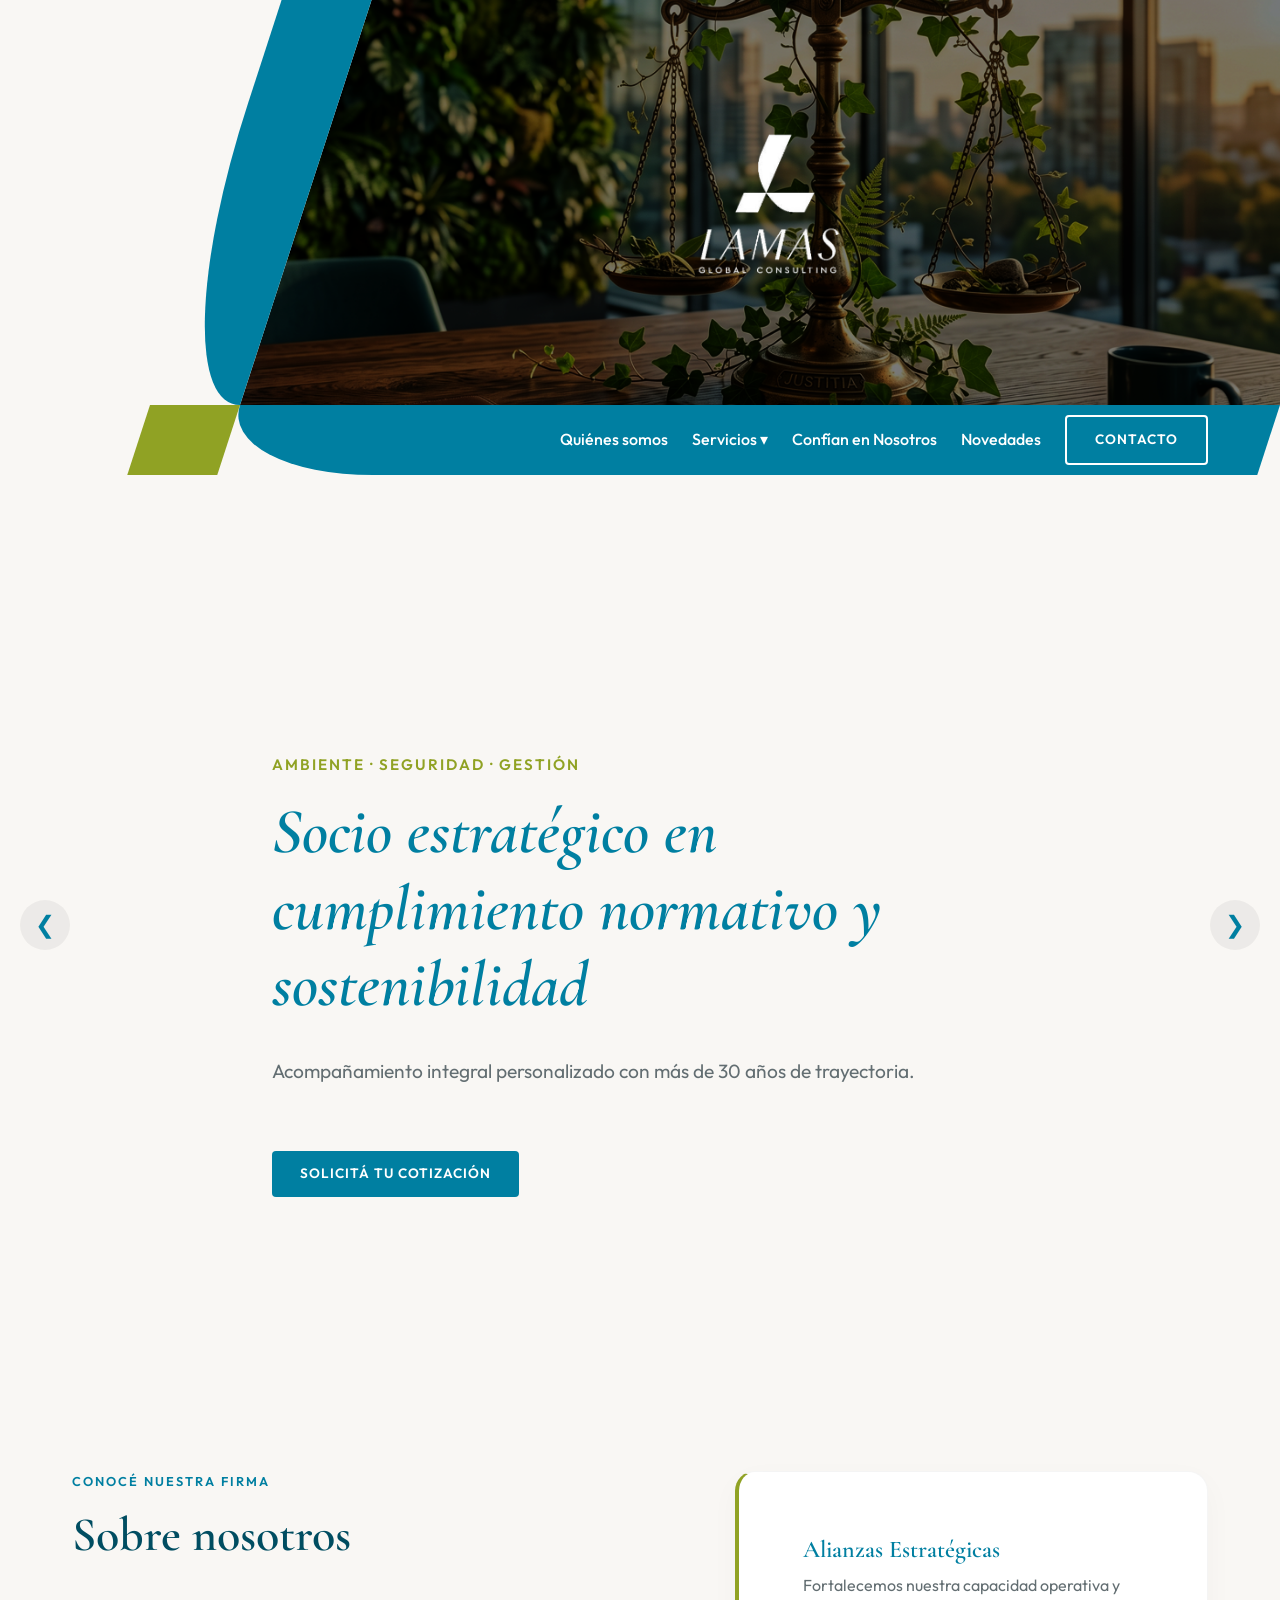
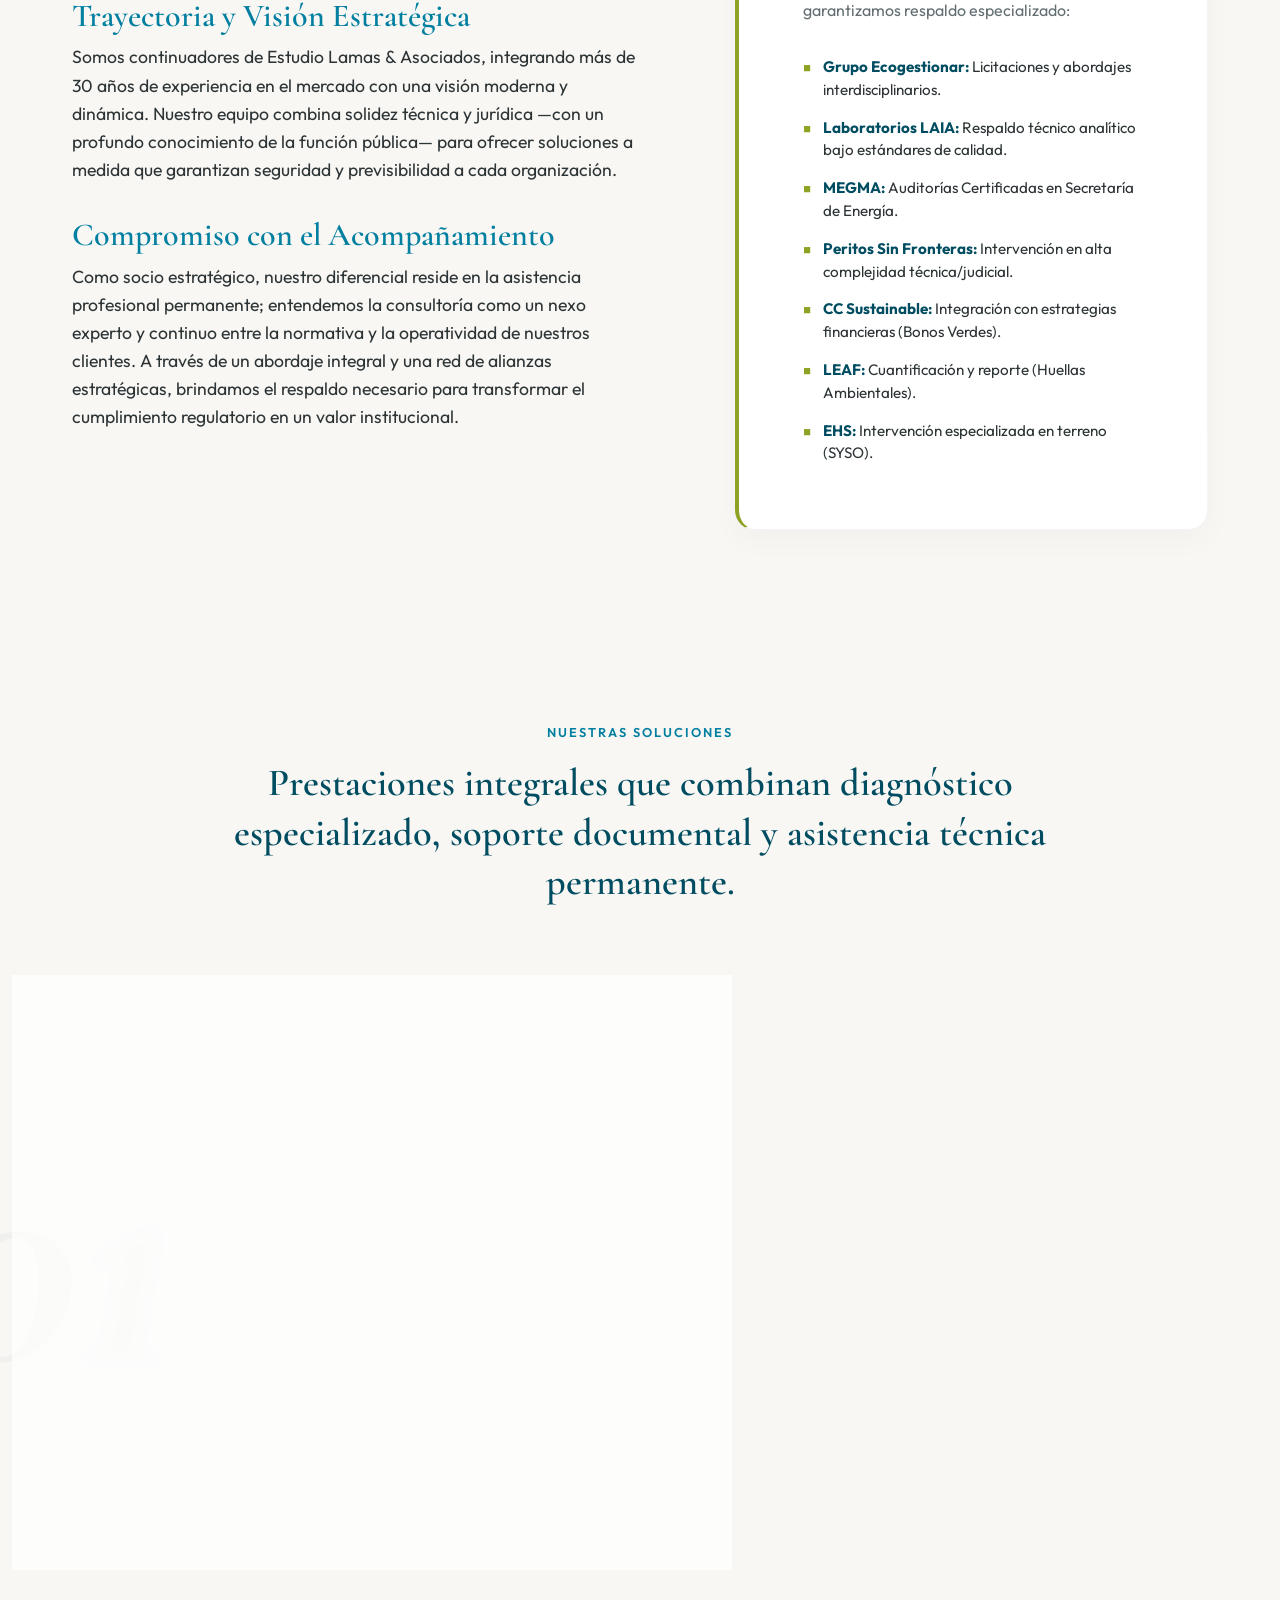
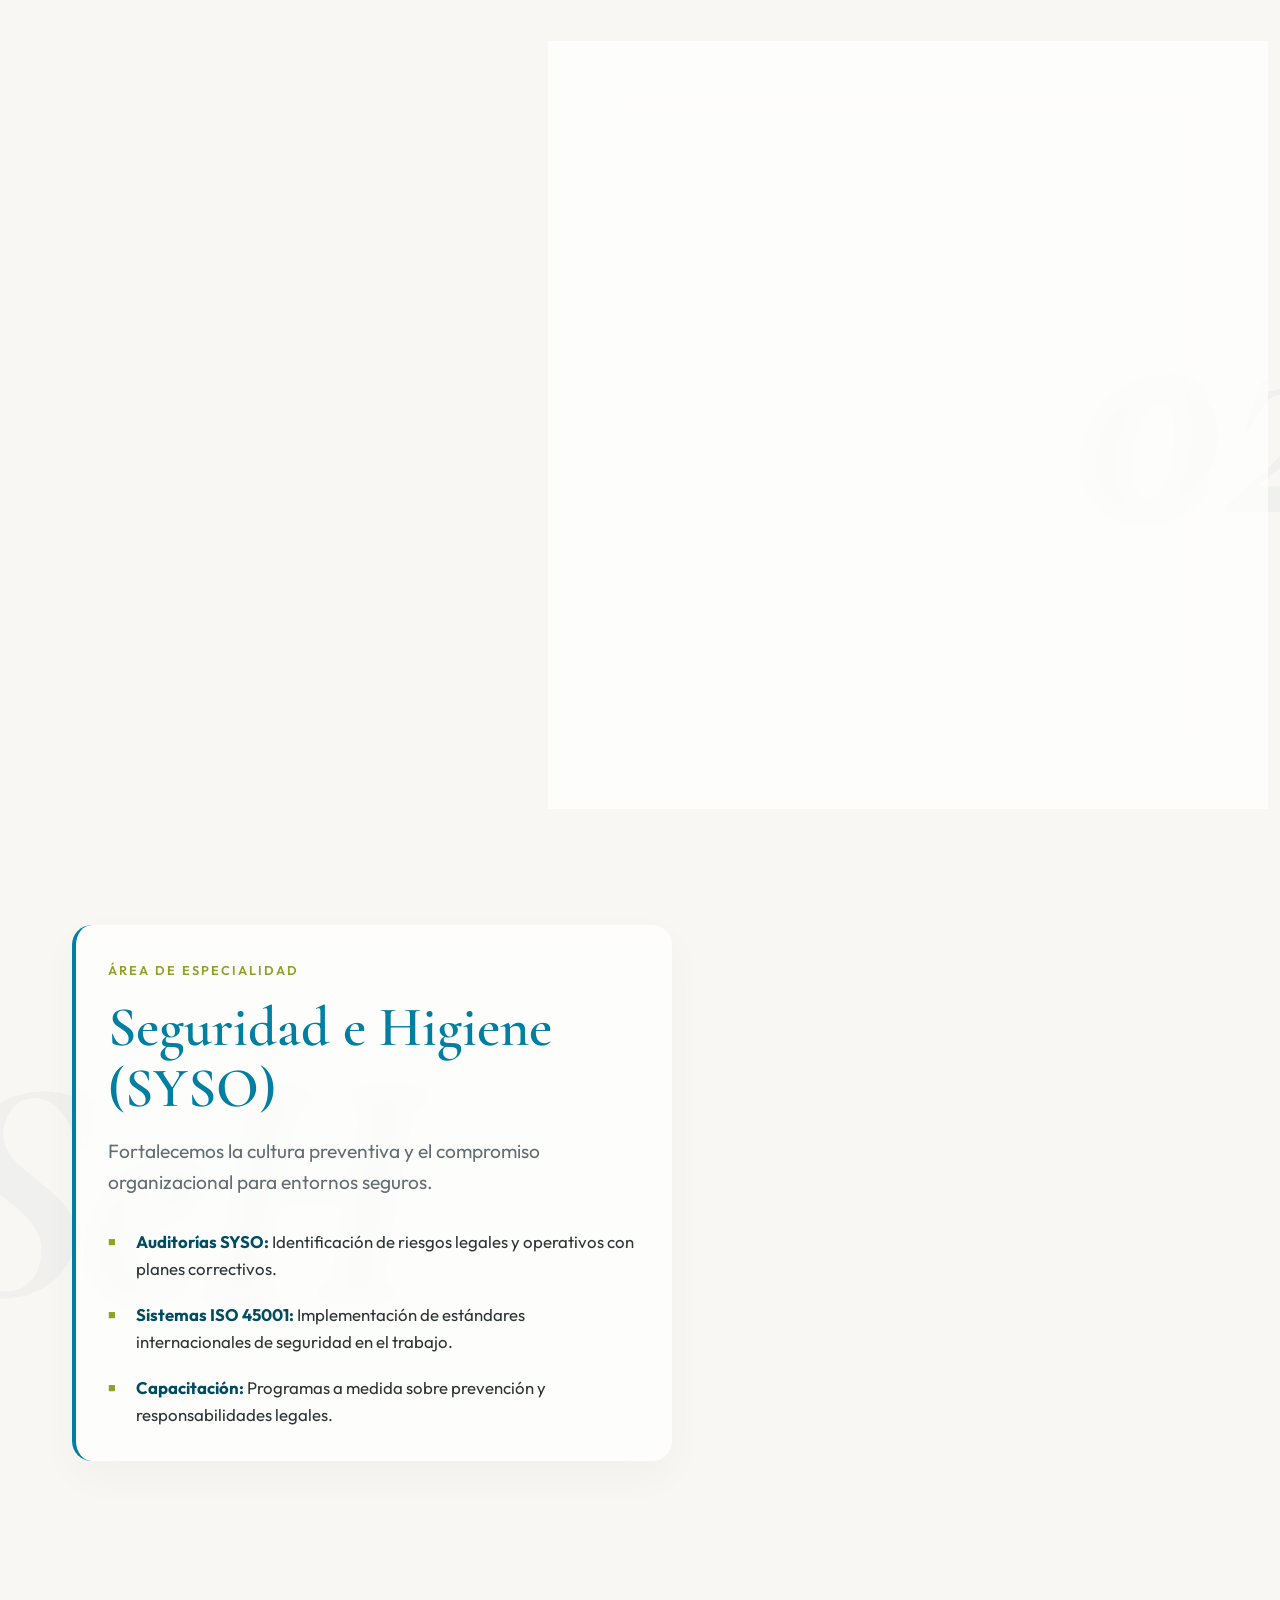
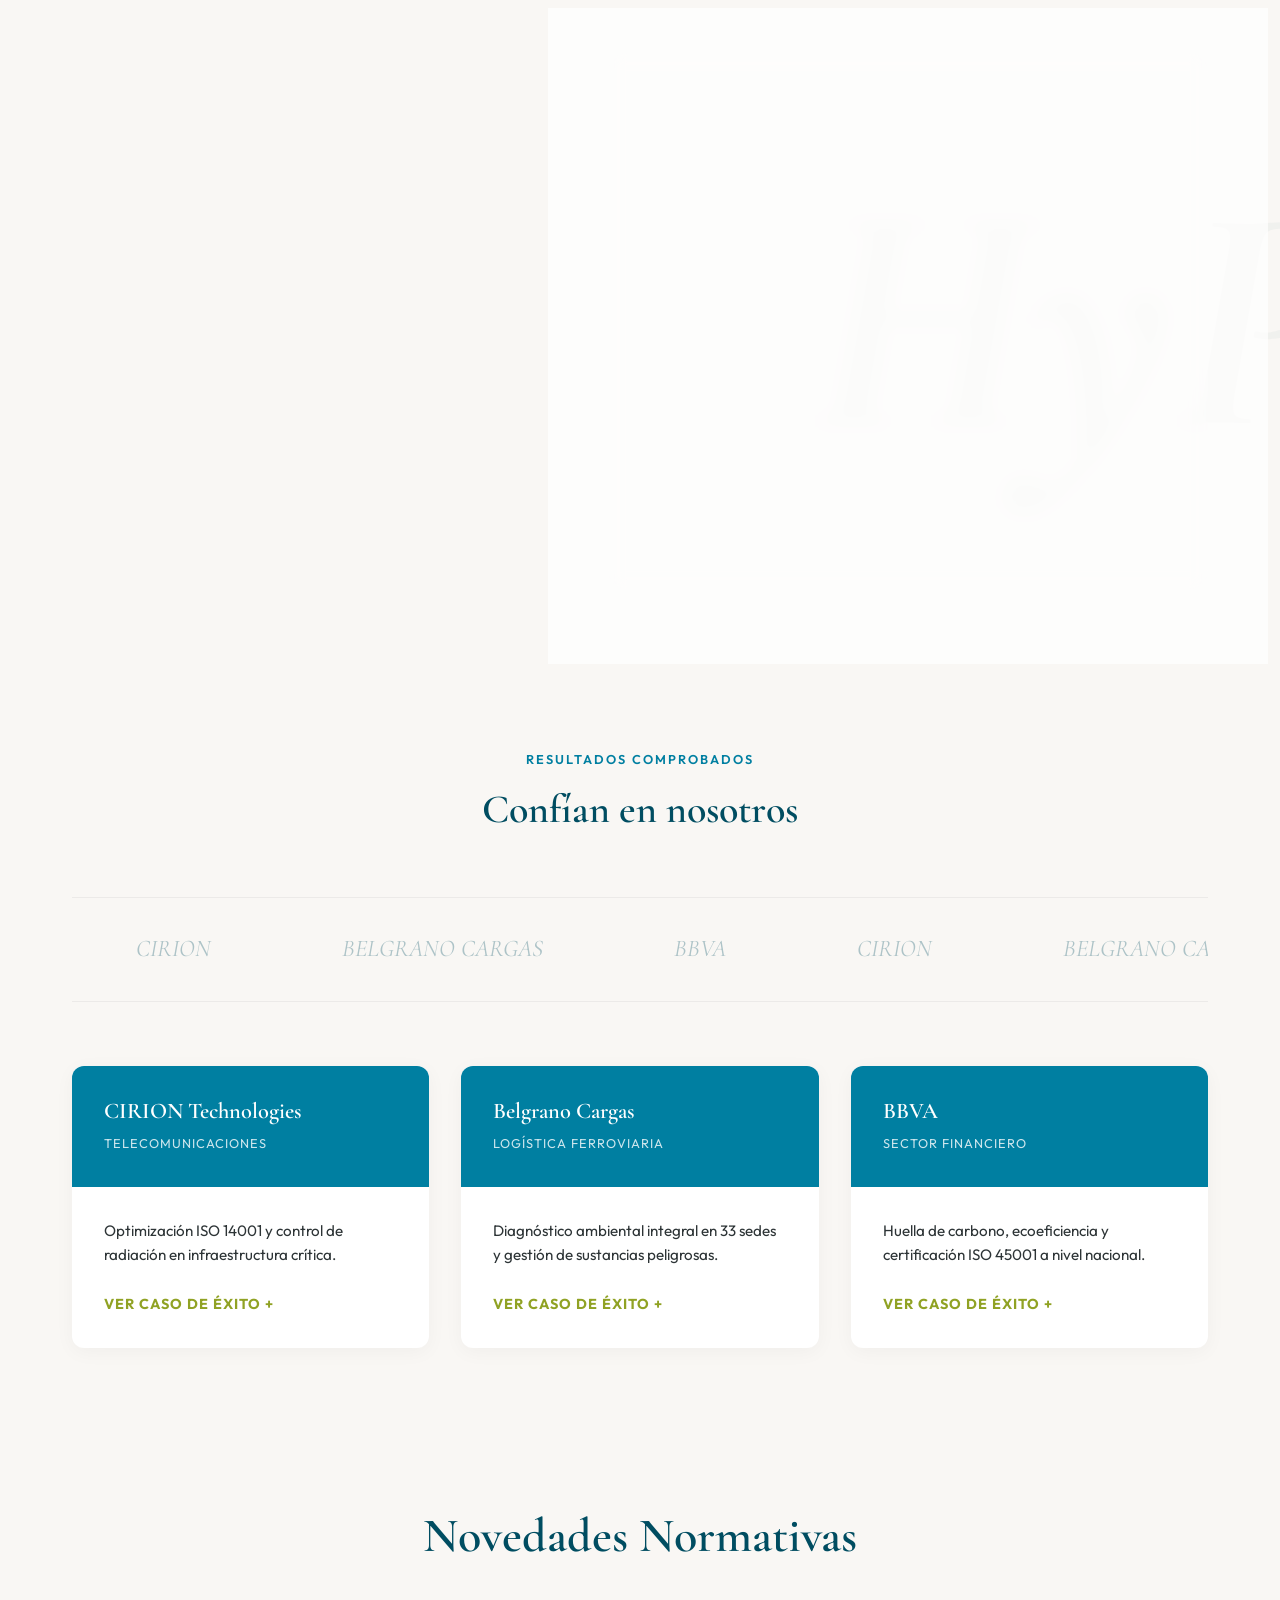
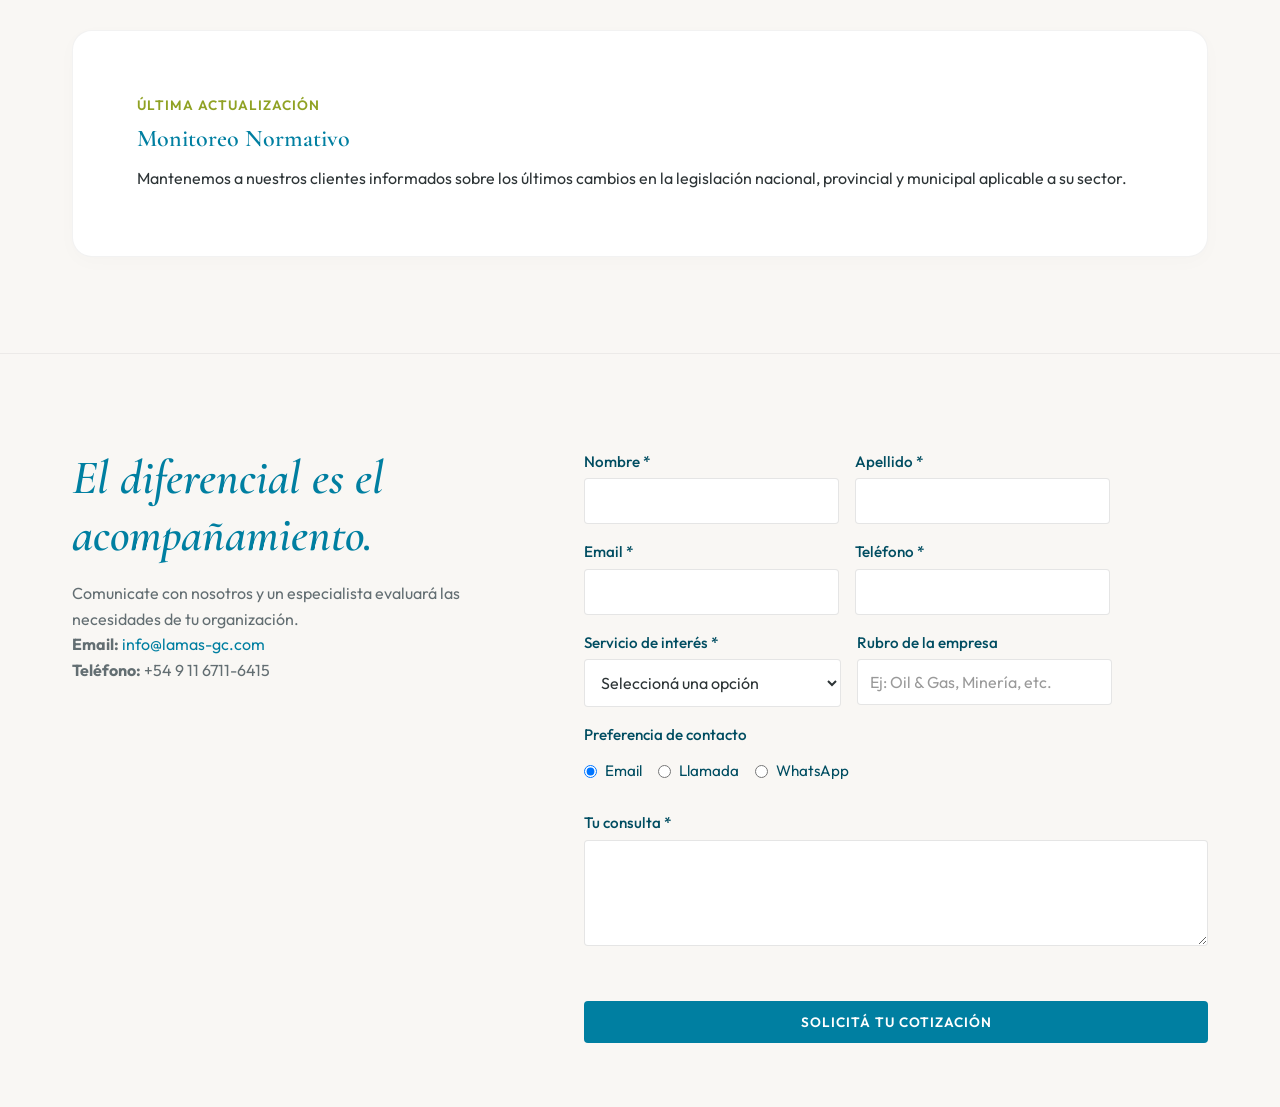
==== lgc_web_2/index.html @ 1d937d22 "nueva versión" ====
<!DOCTYPE html>
<html lang="es-AR">
<head>
    <meta charset="UTF-8">
    <meta name="viewport" content="width=device-width, initial-scale=1.0">
    <meta name="description" content="Lamas Global Consulting. Soluciones ambientales, legales y de gestión a la medida de cada organización.">
    <title>LGC | Ambiente, Seguridad Ocupacional y Gestión</title>
    
    <link rel="preconnect" href="https://fonts.googleapis.com">
    <link rel="preconnect" href="https://fonts.gstatic.com" crossorigin>
    <link href="https://fonts.googleapis.com/css2?family=Cormorant+Garamond:ital,wght@0,400;0,600;0,700;1,400;1,600&family=Outfit:wght@300;400;500;600&display=swap" rel="stylesheet">
    
    <link rel="stylesheet" href="assets/css/variables.css">
    <link rel="stylesheet" href="assets/css/style.css">
</head>
<body>

    <section class="lamas-hero-compo">
        <div class="brand-white-left"></div>
        <div class="brand-asta-blue"></div>
        <div class="hero-image-bg">
            <div class="hero-overlay"></div> <img src="assets/img/logos/logo_lgc_blanco.png" alt="LAMAS Logo" class="centered-logo">
        </div>
    </section>

    <header class="header" id="header">
        <div class="header-blue-body"></div>
        <div class="container nav-container">
            <a href="#inicio" class="logo">
                <img src="assets/img/logos/logo_lgc2.png" alt="Lamas Global Consulting" class="logo-img">
            </a>
            <nav class="navbar">
                <ul class="nav-links">
                    <li><a href="#quienes-somos">Quiénes somos</a></li>
                    
                    <li class="dropdown">
                        <a href="#servicios" class="dropdown-toggle">Servicios ▾</a>
                        <ul class="dropdown-menu">
                            <li><a href="#srv-matrices">Matrices Legales</a></li>
                            <li><a href="#srv-ambiente">Ambiente</a></li>
                            <li><a href="#srv-seguridad">Seguridad e Higiene</a></li>
                            <li><a href="#srv-habilitaciones">Habilitaciones</a></li>
                        </ul>
                    </li>
                    
                    <li><a href="#casos-exito">Confían en Nosotros</a></li>
                    <li><a href="#novedades">Novedades</a></li>
                    <li><a href="#contacto" class="btn-outline">Contacto</a></li>
                </ul>
            </nav>
        </div>
    </header>

    <main>
        <section id="inicio" class="hero-slider-section">
            <div class="slider-container" id="mainSlider">
                
                <div class="slide active">
                    <div class="container hero-content">
                        <p class="hero-subtitle">Ambiente · Seguridad · Gestión</p>
                        <h1 class="hero-title">Socio estratégico en cumplimiento normativo y sostenibilidad</h1>
                        <p class="hero-text">Acompañamiento integral personalizado con más de 30 años de trayectoria.</p>
                        <div class="slider-actions">
                            <a href="#contacto" class="btn-primary">Solicitá tu cotización</a>
                        </div>
                    </div>
                </div>

                <div class="slide">
                    <div class="container hero-content">
                        <p class="hero-subtitle">Sistemas Online</p>
                        <h1 class="hero-title">Matrices Legales Dinámicas.</h1>
                        <p class="hero-text">Transformamos el cumplimiento normativo en una gestión clara y automatizable con alertas y reportes.</p>
                        <div class="slider-actions">
                            <a href="#contacto" class="btn-primary btn-quote-service" data-servicio="matrices">Solicitá tu cotización</a>
                            <a href="#srv-matrices" class="btn-outline-light">Ver más</a>
                        </div>
                    </div>
                </div>

                <div class="slide">
                    <div class="container hero-content">
                        <p class="hero-subtitle">Sostenibilidad Estratégica</p>
                        <h1 class="hero-title">Gestión Ambiental Integral.</h1>
                        <p class="hero-text">Viabilizamos proyectos equilibrando el desarrollo industrial y la protección del entorno.</p>
                        <div class="slider-actions">
                            <a href="#contacto" class="btn-primary btn-quote-service" data-servicio="ambiente">Solicitá tu cotización</a>
                            <a href="#srv-ambiente" class="btn-outline-light">Ver más</a>
                        </div>
                    </div>
                </div>

                <div class="slide">
                    <div class="container hero-content">
                        <p class="hero-subtitle">Prevención y Control</p>
                        <h1 class="hero-title">Seguridad e Higiene.</h1>
                        <p class="hero-text">Fortalecemos la cultura preventiva y el compromiso organizacional para garantizar entornos seguros.</p>
                        <div class="slider-actions">
                            <a href="#contacto" class="btn-primary btn-quote-service" data-servicio="seguridad">Solicitá tu cotización</a>
                            <a href="#srv-seguridad" class="btn-outline-light">Ver más</a>
                        </div>
                    </div>
                </div>

                <div class="slide">
                    <div class="container hero-content">
                        <p class="hero-subtitle">Operatividad Continua</p>
                        <h1 class="hero-title">Habilitaciones y Permisos.</h1>
                        <p class="hero-text">Garantizamos seguridad jurídica actuando como nexo técnico experto ante las autoridades de aplicación.</p>
                        <div class="slider-actions">
                            <a href="#contacto" class="btn-primary btn-quote-service" data-servicio="habilitaciones">Solicitá tu cotización</a>
                            <a href="#srv-habilitaciones" class="btn-outline-light">Ver más</a>
                        </div>
                    </div>
                </div>

            </div>
            
            <button class="slider-btn prev" aria-label="Anterior">&#10094;</button>
            <button class="slider-btn next" aria-label="Siguiente">&#10095;</button>
            <div class="slider-dots"></div>
        </section>

        <section id="quienes-somos" class="about">
            <div class="container about-grid">
                
                <div class="about-text">
                    <span class="section-tag">Conocé nuestra firma</span>
                    <h2 class="section-title" style="margin-bottom: var(--space-md); text-align: left;">Sobre nosotros</h2>
                    
                    <h3 class="about-subtitle">Trayectoria y Visión Estratégica</h3>
                    <p>Somos continuadores de Estudio Lamas & Asociados, integrando más de 30 años de experiencia en el mercado con una visión moderna y dinámica. Nuestro equipo combina solidez técnica y jurídica —con un profundo conocimiento de la función pública— para ofrecer soluciones a medida que garantizan seguridad y previsibilidad a cada organización.</p>
                    
                    <h3 class="about-subtitle" style="margin-top: var(--space-md);">Compromiso con el Acompañamiento</h3>
                    <p>Como socio estratégico, nuestro diferencial reside en la asistencia profesional permanente; entendemos la consultoría como un nexo experto y continuo entre la normativa y la operatividad de nuestros clientes. A través de un abordaje integral y una red de alianzas estratégicas, brindamos el respaldo necesario para transformar el cumplimiento regulatorio en un valor institucional.</p>
                </div>
                <div class="about-alianzas reveal-up" style="margin-top: 0;">
                    <h3>Alianzas Estratégicas</h3>
                    <p class="text-muted">Fortalecemos nuestra capacidad operativa y garantizamos respaldo especializado:</p>
                    <ul class="alianzas-grid">
                        <li><strong>Grupo Ecogestionar:</strong> Licitaciones y abordajes interdisciplinarios.</li>
                        <li><strong>Laboratorios LAIA:</strong> Respaldo técnico analítico bajo estándares de calidad.</li>
                        <li><strong>MEGMA:</strong> Auditorías Certificadas en Secretaría de Energía.</li>
                        <li><strong>Peritos Sin Fronteras:</strong> Intervención en alta complejidad técnica/judicial.</li>
                        <li><strong>CC Sustainable:</strong> Integración con estrategias financieras (Bonos Verdes).</li>
                        <li><strong>LEAF:</strong> Cuantificación y reporte (Huellas Ambientales).</li>
                        <li><strong>EHS:</strong> Intervención especializada en terreno (SYSO).</li>
                    </ul>
                </div>
            </div>
        </section>

        <section id="servicios" class="services-showcase">
            
            <div class="container services-intro text-center">
                <span class="section-tag">Nuestras Soluciones</span>
                <h2 class="services-main-title">Prestaciones integrales que combinan diagnóstico especializado, soporte documental y asistencia técnica permanente.</h2>
            </div>

            <div id="srv-matrices" class="showcase-block theme-light">
                <div class="showcase-bg-number" aria-hidden="true">01</div>
                <div class="container showcase-grid">
                    <div class="showcase-content reveal-left">
                        <span class="showcase-tag">Área de especialidad</span>
                        <h3 class="showcase-title">Matrices Legales</h3>
                        <p class="showcase-desc">Transformamos el cumplimiento normativo en una gestión clara, dinámica y automatizable.</p>
                        <ul class="showcase-features">
                            <li><strong>Sistemas Online:</strong> Plataforma digital interactiva con alertas de vencimientos y reportes exportables.</li>
                            <li><strong>Asesoramiento Jurídico:</strong> Interpretación normativa aplicada, elaboración de descargos y representación en inspecciones.</li>
                            <li><strong>Abonos de Mantenimiento:</strong> Actualización mensual y seguimiento continuo.</li>
                        </ul>
                    </div>
                </div>
            </div>

            <div id="srv-ambiente" class="showcase-block theme-primary">
                <div class="showcase-bg-number" aria-hidden="true">02</div>
                <div class="container showcase-grid align-right">
                    <div class="showcase-content reveal-right">
                        <span class="showcase-tag">Área de especialidad</span>
                        <h3 class="showcase-title">Ambiente</h3>
                        <p class="showcase-desc">Evaluación y gestión integral para viabilizar proyectos equilibrando desarrollo y protección del entorno.</p>
                        <ul class="showcase-features">
                            <li><strong>Estudios de Impacto Ambiental:</strong> Línea de base, evaluaciones y planes de gestión para radicación.</li>
                            <li><strong>Auditorías Ambientales:</strong> Evaluación de pasivos, Due Diligence y relevamiento con drones.</li>
                            <li><strong>Estrategia y Normativa de Residuos:</strong>  Planificación técnica, gestión documental y trazabilidad legal de corrientes industriales y especiales.</li>
                            <li><strong>Huella de Carbono:</strong> Inventario de emisiones y planes de compensación.</li>
                            <li><strong>Sistemas ISO 14001:</strong> Diseño, implementación y preparación para certificación.</li>
                        </ul>
                    </div>
                </div>
            </div>

            <div id="srv-seguridad" class="showcase-block theme-tostado">
                <div class="showcase-bg-number" aria-hidden="true">SeH</div>
                <div class="container showcase-grid">
                    <div class="showcase-content">
                        <span class="showcase-tag">Área de especialidad</span>
                        <h3 class="showcase-title reveal-left">Seguridad e Higiene (SYSO)</h3>
                        <p class="showcase-desc">Fortalecemos la cultura preventiva y el compromiso organizacional para entornos seguros.</p>
                        <ul class="showcase-features">
                            <li><strong>Auditorías SYSO:</strong> Identificación de riesgos legales y operativos con planes correctivos.</li>
                            <li><strong>Sistemas ISO 45001:</strong> Implementación de estándares internacionales de seguridad en el trabajo.</li>
                            <li><strong>Capacitación:</strong> Programas a medida sobre prevención y responsabilidades legales.</li>
                        </ul>
                    </div>
                </div>
            </div>

            <div id="srv-habilitaciones" class="showcase-block theme-accent">
                <div class="showcase-bg-number" aria-hidden="true">HyP</div>
                <div class="container showcase-grid align-right">
                    <div class="showcase-content reveal-right">
                        <span class="showcase-tag">Área de especialidad</span>
                        <h3 class="showcase-title">Habilitaciones y Permisos</h3>
                        <p class="showcase-desc">Garantizamos seguridad jurídica actuando como nexo técnico entre la empresa y la autoridad de aplicación.</p>
                        <ul class="showcase-features">
                            <li><strong>Gestión Administrativa:</strong> Habilitaciones industriales, comerciales y categorizaciones.</li>
                            <li><strong>Trámites Específicos:</strong> Permisos de vuelco, emisiones e inscripción como generador de residuos.</li>
                            <li><strong>Facility Management:</strong> Control documental y supervisión técnica de proveedores.</li>
                        </ul>
                    </div>
                </div>
            </div>

        </section>

        <section id="casos-exito" class="success">
            <div class="container">
                <span class="section-tag text-center">Resultados Comprobados</span>
                <h2 class="section-title">Confían en nosotros</h2>
                
                <div class="logos-marquee">
                    <div class="logos-track">
                        <span class="logo-item">CIRION</span>
                        <span class="logo-item">BELGRANO CARGAS</span>
                        <span class="logo-item">BBVA</span>
                        <span class="logo-item">CIRION</span>
                        <span class="logo-item">BELGRANO CARGAS</span>
                        <span class="logo-item">BBVA</span>
                    </div>
                </div>
                
                <div class="cases-grid">
                    <article class="case-card reveal-up" onclick="openCaseModal('cirion')">
                        <div class="case-header">
                            <h3>CIRION Technologies</h3>
                            <span class="case-sector">Telecomunicaciones</span>
                        </div>
                        <div class="case-body">
                            <p>Optimización ISO 14001 y control de radiación en infraestructura crítica.</p>
                            <span class="btn-more">VER CASO DE ÉXITO +</span>
                        </div>
                    </article>

                    <article class="case-card reveal-up" onclick="openCaseModal('belgrano')">
                        <div class="case-header">
                            <h3>Belgrano Cargas</h3>
                            <span class="case-sector">Logística Ferroviaria</span>
                        </div>
                        <div class="case-body">
                            <p>Diagnóstico ambiental integral en 33 sedes y gestión de sustancias peligrosas.</p>
                            <span class="btn-more">VER CASO DE ÉXITO +</span>
                        </div>
                    </article>

                    <article class="case-card reveal-up" onclick="openCaseModal('bbva')">
                        <div class="case-header">
                            <h3>BBVA</h3>
                            <span class="case-sector">Sector Financiero</span>
                        </div>
                        <div class="case-body">
                            <p>Huella de carbono, ecoeficiencia y certificación ISO 45001 a nivel nacional.</p>
                            <span class="btn-more">VER CASO DE ÉXITO +</span>
                        </div>
                    </article>
                </div>
            </div>
        </section>

        <div id="caseModal" class="modal-overlay">
            <div class="modal-container">
                <button class="modal-close" onclick="closeCaseModal()">&times;</button>
                <div id="modal-content-area">
                    </div>
            </div>
        </div>

        <section id="novedades" class="news">
            <div class="container">
                <h2 class="section-title text-center">Novedades Normativas</h2>
                <div class="news-grid">
                    <article class="news-card">
                        <span class="news-date">Última actualización</span>
                        <h3>Monitoreo Normativo</h3>
                        <p>Mantenemos a nuestros clientes informados sobre los últimos cambios en la legislación nacional, provincial y municipal aplicable a su sector.</p>
                    </article>
                </div>
            </div>
        </section>
    </main>

    <footer id="contacto" class="footer">
        <div class="container footer-grid">
            <div class="footer-info">
                <h2>El diferencial es el acompañamiento.</h2>
                <p>Comunicate con nosotros y un especialista evaluará las necesidades de tu organización.</p>
                <div class="contact-data">
                    <p><strong>Email:</strong> <a href="mailto:info@lamas-gc.com">info@lamas-gc.com</a></p>
                    <p><strong>Teléfono:</strong> +54 9 11 6711-6415</p>
                </div>
            </div>
            
            <div class="footer-form">
                <form id="contactForm" action="backend/process-form.php" method="POST">
                    <div class="form-row">
                        <div class="form-group">
                            <label for="nombre">Nombre *</label>
                            <input type="text" id="nombre" name="nombre" required>
                        </div>
                        <div class="form-group">
                            <label for="apellido">Apellido *</label>
                            <input type="text" id="apellido" name="apellido" required>
                        </div>
                    </div>
                    
                    <div class="form-row">
                        <div class="form-group">
                            <label for="email">Email *</label>
                            <input type="email" id="email" name="email" required>
                        </div>
                        <div class="form-group">
                            <label for="telefono">Teléfono *</label>
                            <input type="tel" id="telefono" name="telefono" required>
                        </div>
                    </div>

                    <div class="form-row">
                        <div class="form-group">
                            <label for="servicio">Servicio de interés *</label>
                            <select id="servicio" name="servicio" required>
                                <option value="" disabled selected>Seleccioná una opción</option>
                                <option value="matrices">Sistemas de Matrices Legales</option>
                                <option value="ambiente">Ambiente</option>
                                <option value="seguridad">Seguridad e Higiene</option>
                                <option value="habilitaciones">Habilitaciones</option>
                            </select>
                        </div>
                        <div class="form-group">
                            <label for="rubro">Rubro de la empresa</label>
                            <input type="text" id="rubro" name="rubro" placeholder="Ej: Oil & Gas, Minería, etc.">
                        </div>
                    </div>

                    <div class="form-group">
                        <label>Preferencia de contacto</label>
                        <div class="radio-group">
                            <label><input type="radio" name="preferencia" value="mail" checked> Email</label>
                            <label><input type="radio" name="preferencia" value="telefono"> Llamada</label>
                            <label><input type="radio" name="preferencia" value="whatsapp"> WhatsApp</label>
                        </div>
                    </div>

                    <div class="form-group">
                        <label for="consulta">Tu consulta *</label>
                        <textarea id="consulta" name="consulta" rows="4" required></textarea>
                    </div>

                    <div class="g-recaptcha" data-sitekey="6Lcm05YsAAAAANpDa30UsD6r-wrkCgUqlENMXaeH"></div>

                    <button type="submit" class="btn-primary btn-submit">Solicitá tu cotización</button>
                </form>
            </div>
        </div>
    </footer>

    <script src="https://www.google.com/recaptcha/api.js" async defer></script>
    <script src="assets/js/main.js"></script>
</body>
</html>
---- lgc_web_2/assets/css/variables.css ----
/* =========================================================================
   VARIABLES.CSS - LGC (Identidad Final: Turquesa, Verde y Crema)
   ========================================================================= */

:root {
    /* --- PALETA DE COLORES DEFINITIVA --- */
    --clr-primary: #007FA1; /* Turquesa LGC */
    --clr-accent: #90A224;  /* Verde Oliva LGC */
    --clr-tostado: #E0D6C4; /* Crema LGC (Fondo Premium) */
    
    /* Derivados para contraste */
    --clr-dark: #004d61;    
    --clr-bg-light: #F9F7F4; 
    --clr-surface: #FFFFFF;  
    
    /* Variable recuperada para el overlay de la sección Quiénes Somos */
    --clr-overlay-dark: rgba(0, 77, 97, 0.85); 
    
    /* Textos */
    --clr-text-main: #2D3436;
    --clr-text-muted: #636E72;

    /* --- TIPOGRAFÍAS SELECCIONADAS --- */
    --font-heading: 'Cormorant Garamond', serif; 
    --font-body: 'Outfit', sans-serif;

    /* --- ESPACIADOS Y BORDES --- */
    --space-xs: 0.5rem;
    --space-sm: 1rem;     
    --space-md: 2rem;     
    --space-lg: 4rem;     
    --space-xl: 6rem;     
    --radius-fluid: 20px;       
    --radius-soft: 4px; 

    /* --- TRANSICIONES --- */
    --transition-fast: 0.2s ease-in-out;
    --transition-smooth: 0.5s cubic-bezier(0.4, 0, 0.2, 1); 
}
---- lgc_web_2/assets/css/style.css ----
/* =========================================================================
   STYLE.CSS - LGC (Versión Isologo Integrado con Geometría Perfecta)
   ========================================================================= */

/* =========================================
   RESET Y CONFIGURACIÓN BASE
   ========================================= */
* {
    margin: 0;
    padding: 0;
    box-sizing: border-box;
}

html {
    scroll-behavior: smooth; 
    font-size: 16px;
}

body {
    font-family: var(--font-body);
    color: var(--clr-text-main);
    background-color: var(--clr-bg-light);
    line-height: 1.6;
    overflow-x: hidden; 
}

h1, h2, h3, h4 {
    font-family: var(--font-heading);
    color: var(--clr-dark);
    line-height: 1.2;
    font-weight: 600;
}

a {
    text-decoration: none;
    color: inherit;
}

img {
    max-width: 100%;
    display: block;
}

/* =========================================
   CLASES UTILITARIAS
   ========================================= */
.container {
    max-width: 1200px;
    margin: 0 auto;
    padding: 0 var(--space-md);
    width: 100%;
}

.text-center {
    text-align: center;
}

.section-title {
    font-size: clamp(2.2rem, 4vw, 3rem); 
    margin-bottom: var(--space-lg);
    color: var(--clr-dark); 
}

.text-muted {
    color: var(--clr-text-muted);
}

.section-tag {
    color: var(--clr-primary); 
    text-transform: uppercase;
    letter-spacing: 2px;
    font-weight: 600;
    font-size: 0.8rem;
    display: block;
    margin-bottom: var(--space-sm);
}

/* --- Botones --- */
.btn-primary, .btn-outline, .btn-outline-light {
    display: inline-block;
    padding: 12px 28px;
    font-family: var(--font-body); 
    font-weight: 600;
    text-align: center;
    border-radius: var(--radius-soft);
    transition: var(--transition-fast);
    cursor: pointer;
    border: none;
    text-transform: uppercase;
    letter-spacing: 1px;
    font-size: 0.85rem;
}

.btn-primary {
    background-color: var(--clr-primary); 
    color: var(--clr-surface);
}

.btn-primary:hover {
    background-color: var(--clr-accent); 
    transform: translateY(-2px);
    box-shadow: 0 4px 12px rgba(144, 162, 36, 0.3);
}

.btn-outline {
    background-color: transparent;
    border: 2px solid var(--clr-primary);
    color: var(--clr-primary);
}

.btn-outline:hover {
    background-color: var(--clr-primary);
    color: var(--clr-surface);
}

.btn-outline-light {
    background-color: transparent;
    border: 2px solid var(--clr-primary);
    color: var(--clr-primary);
}

.btn-outline-light:hover {
    background-color: var(--clr-primary);
    color: var(--clr-surface);
}

/* =========================================
   HEADER (Ahora Progresivo, Sticky y Geométrico)
   ========================================= */
   
/* 1. Reset del Header: ahora es solo un contenedor */
.header {
    position: relative; 
    width: 100%;
    background-color: transparent;
    padding: 0; 
    z-index: 1000;
    /* ESTA LÍNEA ES CLAVE: Corta el excedente inclinado a la derecha */
    overflow: hidden; 
}

/* 2. La nueva pieza azul horizontal (La "hoja" de la base) */
.header-blue-body {
    position: absolute;
    top: 0;
    right: 0; /* Lo dejamos en 0 y usamos overflow:hidden en el header para que sea recto */
    left: 240px; /* MATEMÁTICO: 150px (blanco) + 90px (verde) */
    height: 100%;
    background-color: var(--clr-primary);
    z-index: 1;
    transform: skewX(-18deg);
    transform-origin: top left;

    /* La curva arranca justo en el borde izquierdo del azul (donde toca al verde) */
    border-bottom-left-radius: 200px 90px; 
    
    border-bottom-right-radius: 0;
    border-top-left-radius: 0;
    border-top-right-radius: 0;
}

.header.scrolled {
    position: fixed; 
    top: 0;
    left: 0;
    /* Reducimos el padding a 0 para que NO crezca el menú */
    padding: 0; 
    /* Cambiamos al color crema de fondo original con un toque de transparencia */
    background-color: #F9F7F4;
    box-shadow: 0 5px 20px rgba(0, 0, 0, 0.1);
}

.header.scrolled .nav-container {
    height: 70px; /* Un poco más compacto que los 70px originales */
    transition: height 1s ease;
}

.header .btn-outline {
    background-color: transparent;
    border: 2px solid var(--clr-surface);
    color: var(--clr-surface);
}

.header .btn-outline:hover {
    background-color: var(--clr-surface);
    color: var(--clr-primary);
}

/* Desvanecer formas al scrollear */
.header.scrolled::before,
.header.scrolled::after {
    opacity: 0;
}

.header.scrolled .logo-img {
    opacity: 1;
    pointer-events: auto;
    max-height: 50px; 
}

/* --- BOTÓN DE CONTACTO AL SCROLLEAR --- */
/* Le damos color y borde azul para que resalte sobre el fondo claro */
.header.scrolled .nav-links .btn-outline {
    border-color: var(--clr-primary) !important;
    color: var(--clr-primary) !important;
}

/* Efecto hover: se rellena de azul y la letra pasa a blanca */
.header.scrolled .nav-links .btn-outline:hover {
    background-color: var(--clr-primary) !important;
    color: var(--clr-surface) !important;
}

.nav-container {
    display: flex;
    justify-content: space-between;
    align-items: center;
    height: 70px;
    position: relative;
    z-index: 10; /* VITAL: Pone el menú por encima de las formas de fondo */
}

.logo {
    display: flex;
    align-items: center;
    height: 70px;
    width: 250px; 
    position: relative;
    overflow: visible;
}

/* El div verde del HTML lo ocultamos, la magia ahora la hace el Header */
.logo-placeholder-green {
    display: none;
}

/* Parche blanco del Menú (Atado a la pantalla entera, no al container) */
.header::before {
    content: '';
    position: absolute;
    top: 0;
    left: -100vw; 
    width: calc(100vw + 240px); /* MATEMÁTICO: Cubre hasta el inicio del azul */
    height: 100%;
    background-color: #F9F7F4;
    z-index: 0; /* Al fondo de todo */
    transform: skewX(-18deg);
    transform-origin: top right;
}

/* 4. El Bloque Verde (Lo movemos para que flote sobre el azul) */
.header::after {
    content: '';
    position: absolute;
    top: 0;
    left: 150px; 
    width: 90px; 
    height: 100%;
    background-color: var(--clr-accent);
    z-index: 2;
    transform: skewX(-18deg);
    transform-origin: top left;
    border-radius: 0; /* Recto para que el azul apoye ahí */
}

.logo-img {
    position: absolute;
    left: 0;
    max-height: 50px;
    width: auto;
    opacity: 0; 
    pointer-events: none;
    z-index: 3;
    transition: opacity 0.3s ease;
}

.nav-links {
    list-style: none;
    display: flex;
    align-items: center;
    gap: 1.5rem; 
}

.nav-links a:not(.btn-outline) {
    color: var(--clr-surface) !important;
    font-weight: 500;
}

.nav-links a:not(.btn-outline):hover {
    color: var(--clr-tostado) !important; 
}

/* --- Lógica del Submenú (Dropdown) --- */
.dropdown {
    position: relative;
    padding: 20px 0; 
}

.dropdown-toggle {
    cursor: pointer;
}

.dropdown-menu {
    position: absolute;
    top: 100%;
    left: 0;
    background-color: var(--clr-dark); 
    min-width: 175px;
    list-style: none;
    display: flex;
    flex-direction: column;
    opacity: 0;
    visibility: hidden;
    transform: translateY(10px);
    transition: all 0.3s ease;
    border-radius: var(--radius-soft);
    box-shadow: 0 10px 25px rgba(0,0,0,0.05);
    overflow: hidden;
    border-top: 3px solid var(--clr-accent);
}

.dropdown:hover .dropdown-menu {
    opacity: 1;
    visibility: visible;
    transform: translateY(0);
}

.dropdown-menu li {
    border-bottom: 1px solid rgba(0,0,0,0.05);
}

.dropdown-menu li:last-child {
    border-bottom: none;
}

.dropdown-menu a {
    display: block;
    padding: 15px 20px;
    color: var(--clr-surface) !important;
    font-size: 0.95rem !important;
}

.dropdown-menu a:hover {
    background-color: var(--clr-primary);
    color: var(--clr-primary) !important;
}

/* 1. LINKS PRINCIPALES (Usamos "> li > a" para no afectar al submenú) */
.header.scrolled .nav-links > li > a:not(.btn-outline) {
    color: var(--clr-text-main) !important;
}

.header.scrolled .nav-links > li > a:not(.btn-outline):hover {
    color: var(--clr-primary) !important;
}

/* 2. LINKS DEL DESPLEGABLE (Exclusivos para Servicios) */
.header.scrolled .dropdown-menu a {
    color: var(--clr-surface) !important; /* Texto blanco/crema */
}

.header.scrolled .dropdown-menu a:hover {
    color: var(--clr-primary) !important; /* Azul al pasar el mouse */
    background-color: rgba(255, 255, 255, 0.05) !important; /* Leve fondo iluminado */
}

/* =========================================
   HERO SLIDER
   ========================================= */
.hero-slider-section {
    position: relative;
    width: 100%;
    height: 100vh;
    min-height: 600px;
    background-color: var(--clr-bg-light);
    overflow: hidden;
}

.slider-container {
    width: 100%;
    height: 100%;
    position: relative;
}

.slide {
    position: absolute;
    top: 0;
    left: 0;
    width: 100%;
    height: 100%;
    opacity: 0;
    visibility: hidden;
    transition: opacity 0.8s ease-in-out, visibility 0.8s;
    display: flex;
    align-items: center;
    padding-top: 100px; 
    background: var(--clr-bg-light);
}

.slide.active {
    opacity: 1;
    visibility: visible;
    z-index: 1;
}

.hero-content {
    max-width: 800px;
    position: relative;
    z-index: 2;
}

.hero-subtitle {
    font-weight: 600;
    color: var(--clr-accent); 
    text-transform: uppercase;
    letter-spacing: 2px;
    margin-bottom: var(--space-sm);
    font-size: 0.95rem;
    font-family: var(--font-body);
}

.hero-title {
    font-size: clamp(3rem, 5vw, 4.5rem);
    margin-bottom: var(--space-md);
    color: var(--clr-primary); 
    font-style: italic; 
}

.hero-text {
    font-size: 1.2rem;
    color: var(--clr-text-muted); 
    max-width: 650px;
    margin-bottom: var(--space-lg);
}

.slider-actions {
    display: flex;
    gap: var(--space-md);
    flex-wrap: wrap;
    align-items: center;
}

.slider-btn {
    position: absolute;
    top: 50%;
    transform: translateY(-50%);
    background: rgba(0, 0, 0, 0.05);
    color: var(--clr-primary);
    border: none;
    width: 50px;
    height: 50px;
    border-radius: 50%;
    font-size: 1.5rem;
    cursor: pointer;
    z-index: 10;
    transition: var(--transition-fast);
    display: flex;
    align-items: center;
    justify-content: center;
}

.slider-btn:hover {
    background: var(--clr-accent);
    color: white;
}

.slider-btn.prev {
    left: 20px;
}

.slider-btn.next {
    right: 20px;
}

.slider-dots {
    position: absolute;
    bottom: 40px;
    left: 50%;
    transform: translateX(-50%);
    display: flex;
    gap: 12px;
    z-index: 10;
}

.dot {
    width: 12px;
    height: 12px;
    background: rgba(0, 0, 0, 0.15);
    border-radius: 50%;
    cursor: pointer;
    transition: var(--transition-fast);
}

.dot.active {
    background: var(--clr-primary);
    transform: scale(1.3);
}

/* =========================================
   QUIÉNES SOMOS 
   ========================================= */
.about {
    position: relative;
    padding: var(--space-xl) 0;
    background-color: var(--clr-bg-light);
    overflow: hidden;
}

.about::before {
    display: none;
}

.about .container {
    position: relative;
    z-index: 2; 
}

.about-grid {
    display: grid;
    grid-template-columns: 1.2fr 1fr;
    gap: var(--space-xl);
    align-items: start;
}

.about-subtitle {
    font-size: clamp(1.6rem, 2.5vw, 2.2rem); 
    margin-bottom: var(--space-xs);
    color: var(--clr-primary); 
    line-height: 1.2;
}

.about-text p {
    margin-bottom: var(--space-sm);
    font-size: 1.1rem;
    color: var(--clr-text-main); 
}

.about-alianzas {
    background-color: var(--clr-surface); 
    padding: var(--space-lg);
    border-radius: var(--radius-fluid);
    border: 1px solid rgba(0,0,0,0.04);
    box-shadow: 0 10px 30px rgba(0,0,0,0.03);
    border-left: 4px solid var(--clr-accent); 
    margin-top: var(--space-lg);
    color: var(--clr-text-main);
}

.about-alianzas h3 {
    color: var(--clr-primary);
    font-size: 1.5rem;
    margin-bottom: 0.5rem;
}

.alianzas-grid {
    list-style: none;
    margin-top: var(--space-md);
    display: grid;
    gap: 15px;
}

.alianzas-grid li {
    font-size: 0.95rem;
    line-height: 1.5;
    position: relative;
    padding-left: 20px;
}

.alianzas-grid li::before {
    content: "■";
    position: absolute;
    left: 0;
    top: 2px;
    color: var(--clr-accent); 
    font-size: 0.8rem;
}

.alianzas-grid li strong {
    color: var(--clr-dark); 
}

.about-alianzas .text-muted {
    color: var(--clr-text-muted); 
}

/* =========================================
   SERVICIOS: EDITORIAL SHOWCASE
   ========================================= */
.services-intro {
    padding-top: var(--space-xl);
    padding-bottom: var(--space-sm);
}

.services-intro .section-tag {
    color: var(--clr-primary); 
}

.services-main-title {
    font-family: var(--font-heading);
    color: var(--clr-dark); 
    font-size: clamp(1.8rem, 3vw, 2.5rem); 
    max-width: 900px; 
    margin: 0 auto; 
    line-height: 1.3;
    font-weight: 600;
}

.services-showcase {
    width: 100%;
    display: flex;
    flex-direction: column;
    background-color: var(--clr-bg-light);
}

.showcase-block {
    position: relative;
    padding: var(--space-xl) 0;
    overflow: hidden;
    width: 100%;
}

.showcase-grid {
    position: relative;
    z-index: 2;
}

.showcase-content {
    max-width: 600px; 
    padding: var(--space-md);
    background: rgba(255, 255, 255, 0.7);
    backdrop-filter: blur(8px);
    border: none;
    border-left: 4px solid var(--clr-primary);
    box-shadow: 0 15px 40px rgba(0,0,0,0.03);
    border-radius: var(--radius-fluid);
}
.showcase-block:nth-child(odd) .showcase-bg-number { right: -5%; }
.showcase-block:nth-child(even) .showcase-bg-number { left: -5%; }

.showcase-grid.align-right {
    display: flex;
    justify-content: flex-end;
}

.showcase-tag {
    display: inline-block;
    font-size: 0.8rem;
    text-transform: uppercase;
    letter-spacing: 2px;
    margin-bottom: var(--space-sm);
    font-weight: 600;
}

.showcase-title {
    font-size: clamp(2.5rem, 5vw, 3.5rem);
    margin-bottom: var(--space-sm);
    line-height: 1.1;
}

.showcase-desc {
    font-size: 1.2rem;
    margin-bottom: var(--space-md);
    font-weight: 400;
}

.showcase-features {
    list-style: none;
    display: grid;
    gap: 1.2rem;
}

.showcase-features li {
    position: relative;
    padding-left: 28px;
    line-height: 1.6;
    font-size: 1.05rem;
}

.showcase-features li::before {
    content: "■";
    position: absolute;
    left: 0;
    top: 2px;
    font-size: 0.8rem;
}

/* --- OVERRIDES DE TEMAS --- */
.theme-light, .theme-primary, .theme-tostado, .theme-accent { background: var(--clr-bg-light) !important; }
.showcase-bg-number { 
    position: absolute;
    font-family: var(--font-heading);
    font-size: clamp(12rem, 25vw, 25rem);
    font-weight: 700;
    font-style: italic;
    line-height: 0.8;
    top: 50%;
    transform: translateY(-50%);
    z-index: 0;
    user-select: none;
    pointer-events: none;
    color: var(--clr-dark) !important; 
    opacity: 0.03 !important; 
}
.showcase-tag { color: var(--clr-accent) !important; }
.showcase-title { color: var(--clr-primary) !important; }
.showcase-desc { color: var(--clr-text-muted) !important; }
.showcase-features li { color: var(--clr-text-main) !important; }
.showcase-features li strong { color: var(--clr-dark) !important; }
.showcase-features li::before { color: var(--clr-accent) !important; }

/* =========================================
   CASOS DE ÉXITO 
   ========================================= */
.success {
    padding: var(--space-lg) 0; 
    background-color: var(--clr-bg-light); 
}

.success .section-title {
    color: var(--clr-dark);
    text-align: center; 
    font-size: clamp(2rem, 3.5vw, 2.5rem); 
}

.logos-marquee {
    width: 100%;
    overflow: hidden;
    white-space: nowrap;
    padding: var(--space-md) 0;
    border-top: 1px solid rgba(0,0,0,0.05);
    border-bottom: 1px solid rgba(0,0,0,0.05);
    margin-bottom: var(--space-lg);
}

.logos-track {
    display: inline-block;
    animation: scrollLogos 20s linear infinite;
}

.logo-item {
    display: inline-block;
    margin: 0 var(--space-lg);
    font-size: 1.5rem;
    font-family: var(--font-heading);
    font-style: italic;
    color: var(--clr-dark); 
    opacity: 0.3;
}

@keyframes scrollLogos {
    0% { transform: translateX(0); }
    100% { transform: translateX(-50%); } 
}

.cases-grid {
    display: grid;
    grid-template-columns: repeat(auto-fit, minmax(350px, 1fr));
    gap: var(--space-md);
}

.case-card {
    background-color: var(--clr-surface);
    border-radius: var(--radius-soft);
    overflow: hidden;
    box-shadow: 0 5px 20px rgba(0,0,0,0.03);
    border-left: 4px solid var(--clr-accent);
}

.case-header {
    background-color: var(--clr-primary);
    padding: var(--space-md);
    color: var(--clr-surface);
}

.case-header h3 {
    color: var(--clr-surface);
    margin-bottom: 5px;
}

.case-sector {
    font-size: 0.85rem;
    text-transform: uppercase;
    letter-spacing: 1px;
    opacity: 0.9;
}

.case-body {
    padding: var(--space-md);
}

.case-body p {
    margin-bottom: 10px;
    font-size: 0.95rem;
}

.case-body hr {
    border: none;
    border-top: 1px solid rgba(0,0,0,0.05);
    margin: 15px 0;
}

.case-result {
    color: var(--clr-accent);
}

/* =========================================
   NOVEDADES NORMATIVAS 
   ========================================= */
.news {
    padding: var(--space-xl) 0;
    background-color: var(--clr-bg-light);
}

.news-grid {
    display: grid;
    grid-template-columns: repeat(auto-fit, minmax(300px, 1fr));
    gap: var(--space-md);
}

.news-card {
    background-color: var(--clr-surface);
    padding: var(--space-lg);
    border-radius: var(--radius-fluid);
    border: 1px solid rgba(0,0,0,0.05);
    box-shadow: 0 5px 20px rgba(0,0,0,0.02);
    transition: var(--transition-fast);
}

.news-card:hover {
    border-color: var(--clr-primary);
    transform: translateY(-4px);
    box-shadow: 0 10px 20px rgba(0, 127, 161, 0.08);
}

.news-date {
    display: block;
    font-size: 0.85rem;
    font-weight: 600;
    color: var(--clr-accent);
    text-transform: uppercase;
    letter-spacing: 1px;
    margin-bottom: 0.5rem;
}

.news-card h3 {
    font-size: 1.5rem;
    margin-bottom: 0.8rem;
    color: var(--clr-primary);
}

/* =========================================
   FOOTER / CONTACTO 
   ========================================= */
.footer {
    background-color: var(--clr-bg-light); 
    color: var(--clr-text-main);
    padding: var(--space-xl) 0 var(--space-lg);
    border-top: 1px solid rgba(0,0,0,0.05);
}

.footer-info h2 {
    color: var(--clr-primary); 
    font-size: clamp(2rem, 5vw, 3rem); 
    margin-bottom: var(--space-sm);
    font-style: italic;
}

.footer-info p {
    color: var(--clr-text-muted);
}

.contact-data a {
    color: var(--clr-primary);
}

.footer-grid {
    display: grid;
    grid-template-columns: 1fr 1.5fr;
    gap: var(--space-xl);
}

.form-group {
    margin-bottom: var(--space-sm);
}

.form-row {
    display: flex;
    gap: var(--space-sm);
}

label {
    display: block;
    font-weight: 500;
    margin-bottom: 4px;
    font-size: 0.95rem;
    color: var(--clr-dark);
}

input, select, textarea {
    width: 100%;
    padding: 12px;
    border: 1px solid rgba(0,0,0,0.1);
    border-radius: var(--radius-soft);
    font-family: var(--font-body);
    font-size: 1rem;
    transition: var(--transition-fast);
    background-color: var(--clr-surface);
    color: var(--clr-text-main);
}

input::placeholder, textarea::placeholder {
    color: rgba(0,0,0,0.4);
}

input:focus, select:focus, textarea:focus {
    outline: none;
    border-color: var(--clr-primary); 
    background-color: var(--clr-surface);
}

select option {
    background-color: var(--clr-surface);
    color: var(--clr-text-main);
}

.radio-group {
    display: flex;
    gap: var(--space-sm);
    padding: 8px 0;
    flex-wrap: wrap; 
}

.radio-group label {
    display: flex;
    align-items: center;
    gap: 8px;
    font-weight: 400;
}

.footer .btn-submit {
    width: 100%;
    margin-top: var(--space-md);
    background-color: var(--clr-primary);
    color: var(--clr-surface);
}

.footer .btn-submit:hover {
    background-color: var(--clr-accent);
    color: var(--clr-surface);
}

/* =========================================
   RESPONSIVE (Mobile First)
   ========================================= */
@media (max-width: 1100px) {
    .nav-links {
        gap: 1rem;
    }
    .nav-links a:not(.btn-outline) {
        font-size: 0.85rem;
    }
    .dropdown-menu {
        min-width: 200px;
    }
}

@media (max-width: 992px) {
    .about-grid, .footer-grid {
        grid-template-columns: 1fr;
    }
    .showcase-grid.align-right {
        justify-content: flex-start; 
    }
    .showcase-content {
        max-width: 100%;
        padding: var(--space-sm) 0;
        background: none;
        backdrop-filter: none;
        box-shadow: none;
        border: none;
    }
    .showcase-bg-number {
        font-size: 15rem;
        top: 20%;
    }
}

@media (max-width: 768px) {
    .nav-container {
        height: 80px;
    }
    .logo-img {
        max-height: 60px;
        opacity: 1; /* Mostrar siempre en móvil */
        pointer-events: auto;
    }
    
    .nav-links {
        display: none;
    }

    .slider-btn {
        display: none;
    }
    
    .slider-actions {
        flex-direction: column;
        width: 100%;
        gap: 15px; 
    }
    
    .slider-actions a {
        width: 100%; 
        text-align: center;
    }
    
    .form-row {
        flex-direction: column;
        gap: 0;
    }
    
    .footer {
        padding: var(--space-lg) 0 var(--space-md);
    }
    
    .footer-grid {
        gap: var(--space-lg);
    }
    
    /* Ocultar isologo complejo en celular */
    .brand-asta-blue,
    .lamas-hero-compo::before,
    .header::before,
    .header::after {
        display: none !important;
    }
}

/* =========================================
   BLOQUE HÉROE COMPOSICIÓN (ISOLOGO RECONSTRUIDO)
   ========================================= */
.lamas-hero-compo {
    position: relative;
    width: 100%;
    height: 45vh; 
    background-color: var(--clr-primary); /* Fondo de resguardo */
    overflow: hidden;
    z-index: 10;
}

/* 1. La imagen ahora ocupa TODO el fondo */
.hero-image-bg {
    position: absolute;
    inset: 0; 
    background-image: url('../img/bg/bg.png'); 
    background-size: cover;
    background-position: center;
    z-index: 1;
}

/* Oscurecemos la imagen para que el logo resalte (sin tocar HTML) */
.hero-image-bg::after {
    content: '';
    position: absolute;
    inset: 0;
    background: rgba(0, 0, 0, 0.4);
    z-index: 1;
}

/* 2. Parche blanco que tapa la foto a la izquierda */
.lamas-hero-compo::before {
    content: '';
    position: absolute;
    top: 0;
    left: -100vw;
    /* 150px (inicio azul) + 90px (ancho azul) = 240px */
    width: calc(100vw + 240px); 
    height: 100%;
    background-color: #F9F7F4;
    z-index: 2; /* Sigue estando debajo del azul */
    transform: skewX(-18deg);
    transform-origin: bottom right;
}

/* 3. Asta Azul (Delgada y perfecta) */
.brand-asta-blue {
    position: absolute;
    top: 0;
    left: 150px; 
    width: 90px; 
    height: 100%;
    background-color: var(--clr-primary);
    z-index: 3;
    transform: skewX(-18deg);
    transform-origin: bottom left; 
    /* Curva idéntica */
    border-bottom-left-radius: 90px 300px; 
}

/* Logo centrado */
.centered-logo {
    position: absolute;
    top: 50%;
    left: 60%; /* Ajustá esto (ej: 65%) si lo querés más a la derecha */
    transform: translate(-50%, -50%);
    z-index: 5;
    max-width: 150px;
}

/* =========================================
   ANIMACIONES ON SCROLL (REVEAL)
   ========================================= */
/* Estados Iniciales (Ocultos y desplazados) */
.reveal-up {
    opacity: 0;
    transform: translateY(50px);
    transition: all 0.8s cubic-bezier(0.5, 0, 0, 1);
}

.reveal-left {
    opacity: 0;
    transform: translateX(-50px);
    transition: all 0.8s cubic-bezier(0.5, 0, 0, 1);
}

.reveal-right {
    opacity: 0;
    transform: translateX(50px);
    transition: all 0.8s cubic-bezier(0.5, 0, 0, 1);
}

/* Estado Final (Visible y en su lugar original) */
.reveal-up.active,
.reveal-left.active,
.reveal-right.active {
    opacity: 1;
    transform: translate(0);
}

/* Retraso sutil para que el texto cargue después del número de fondo (Opcional) */
.showcase-content.reveal-left,
.showcase-content.reveal-right {
    transition-delay: 0.1s;
}

/* =========================================
   HOVER EFFECTS (INTERACTIVIDAD SUTIL)
   ========================================= */

/* Transiciones base para que el movimiento sea suave */
.about-alianzas,
.showcase-content {
    transition: transform 0.4s cubic-bezier(0.165, 0.84, 0.44, 1), 
                box-shadow 0.4s ease, 
                border-color 0.4s ease !important;
}

/* Hover para Alianzas Estratégicas */
.about-alianzas:hover {
    transform: translateY(-5px); /* Se eleva 5 píxeles */
    box-shadow: 0 15px 35px rgba(0,0,0,0.06); /* Sombra más pronunciada */
    border-left-color: var(--clr-primary); /* El borde pasa de verde a azul */
}

/* Hover para los recuadros de Servicios */
.showcase-content:hover {
    transform: translateY(-5px);
    box-shadow: 0 20px 45px rgba(0,0,0,0.08);
}

/* Intercambiamos el color de la barrita izquierda de los servicios al hacer hover */
#srv-matrices .showcase-content:hover,
#srv-ambiente .showcase-content:hover {
    border-left-color: var(--clr-accent); /* Pasan a verde */
}

#srv-seguridad .showcase-content:hover,
#srv-habilitaciones .showcase-content:hover {
    border-left-color: var(--clr-primary); /* Pasan a azul */
}

.case-card {
    cursor: pointer;
    transition: transform 0.3s ease, box-shadow 0.3s ease;
}
.case-card:hover {
    transform: translateY(-10px);
    box-shadow: 0 15px 30px rgba(0,0,0,0.1);
}
.btn-more {
    display: inline-block;
    margin-top: 15px;
    color: var(--clr-accent);
    font-weight: 600;
    font-size: 0.9rem;
}

/* Estilos básicos del Modal */
.modal {
    display: none;
    position: fixed;
    z-index: 2000;
    left: 0; top: 0;
    width: 100%; height: 100%;
    background-color: rgba(0,0,0,0.8);
    backdrop-filter: blur(5px);
}
.modal-content {
    background-color: white;
    margin: 5% auto;
    padding: 40px;
    width: 80%;
    max-width: 900px;
    border-radius: 15px;
    position: relative;
    max-height: 85vh;
    overflow-y: auto;
}
.close-modal {
    position: absolute;
    right: 20px; top: 10px;
    font-size: 35px; cursor: pointer;
}

/* --- Cards de Casos --- */
.cases-grid {
    display: grid;
    grid-template-columns: repeat(auto-fit, minmax(320px, 1fr));
    gap: 2rem;
    margin-top: 3rem;
}

/* --- Cards de Casos (Look Minimalista) --- */
.case-card {
    background: var(--clr-surface);
    border-radius: 12px;
    overflow: hidden;
    cursor: pointer;
    /* 1. Eliminamos el border-bottom */
    border: none; 
    /* 2. Sombra inicial súper sutil y extendida */
    box-shadow: 0 4px 20px rgba(0, 0, 0, 0.04);
    transition: all 0.4s cubic-bezier(0.165, 0.84, 0.44, 1);
}

.case-card:hover {
    transform: translateY(-8px); /* Elevación un poquito más suave */
    /* 3. Sombra al hacer hover: más amplia pero sigue siendo elegante */
    box-shadow: 0 15px 35px rgba(0, 0, 0, 0.08); 
}

.case-header {
    background: var(--clr-primary);
    padding: 2rem;
    color: white;
}

.case-header h3 { color: white; font-size: 1.4rem; margin-bottom: 5px; }
.case-sector { font-size: 0.8rem; text-transform: uppercase; opacity: 0.8; letter-spacing: 1px; }

.case-body { padding: 2rem; }
.btn-more { color: var(--clr-accent); font-weight: 700; font-size: 0.9rem; letter-spacing: 1px; }

/* --- Modal & Layout de Infografía --- */
.modal-overlay {
    position: fixed;
    inset: 0;
    background: rgba(10, 25, 41, 0.85);
    backdrop-filter: blur(8px);
    z-index: 2000;
    display: none; /* JS lo activa */
    align-items: center;
    justify-content: center;
    padding: 2rem;
}

.modal-container {
    background: var(--white);
    width: 95%; /* Un poco más ancho para ganar espacio vertical */
    max-width: 1100px; 
    max-height: 90vh;
    border-radius: 20px;
    position: relative;
    overflow-y: auto;
    padding: 1.5rem 2.5rem; /* Reducido de 3rem */
    animation: modalIn 0.5s ease forwards;
}

@keyframes modalIn {
    from { opacity: 0; transform: scale(0.9) translateY(30px); }
    to { opacity: 1; transform: scale(1) translateY(0); }
}

.modal-close {
    position: absolute;
    top: 20px; right: 20px;
    background: none; border: none;
    font-size: 2.5rem; color: var(--clr-primary);
    cursor: pointer;
}

/* Clases internas para la infografía */
.info-header { 
    border-bottom: 2px solid var(--clr-bg-light); 
    margin-bottom: 1rem; /* Reducido de 2rem */
    padding-bottom: 0.5rem; 
}

.info-grid { 
    display: grid; 
    grid-template-columns: 1fr 1fr; 
    gap: 1.2rem; /* Reducido de 2rem */
}

.info-box { 
    background: var(--clr-bg-light); 
    padding: 1rem 1.5rem; /* Reducido de 1.5rem */
    border-radius: 12px; 
    height: 100%; 
}

.info-box h4 { 
    color: var(--clr-primary); 
    margin-bottom: 0.5rem; /* Reducido */
    text-transform: uppercase; 
    font-size: 0.85rem; 
}

.info-results { 
    grid-column: span 2; 
    background: var(--clr-primary); 
    color: white; 
    padding: 1.2rem 2rem; /* Reducido de 2rem */
    border-radius: 12px; 
    margin-top: 0.5rem; /* Reducido */
}

.info-results h4 { color: var(--clr-accent); }
.info-list { list-style: none; }
.info-list li { 
    margin-bottom: 4px; /* Más compacto */
    font-size: 0.9rem; /* Un punto menos para ganar aire */
}
.info-list li::before { content: '→'; position: absolute; left: 0; color: var(--clr-accent); }
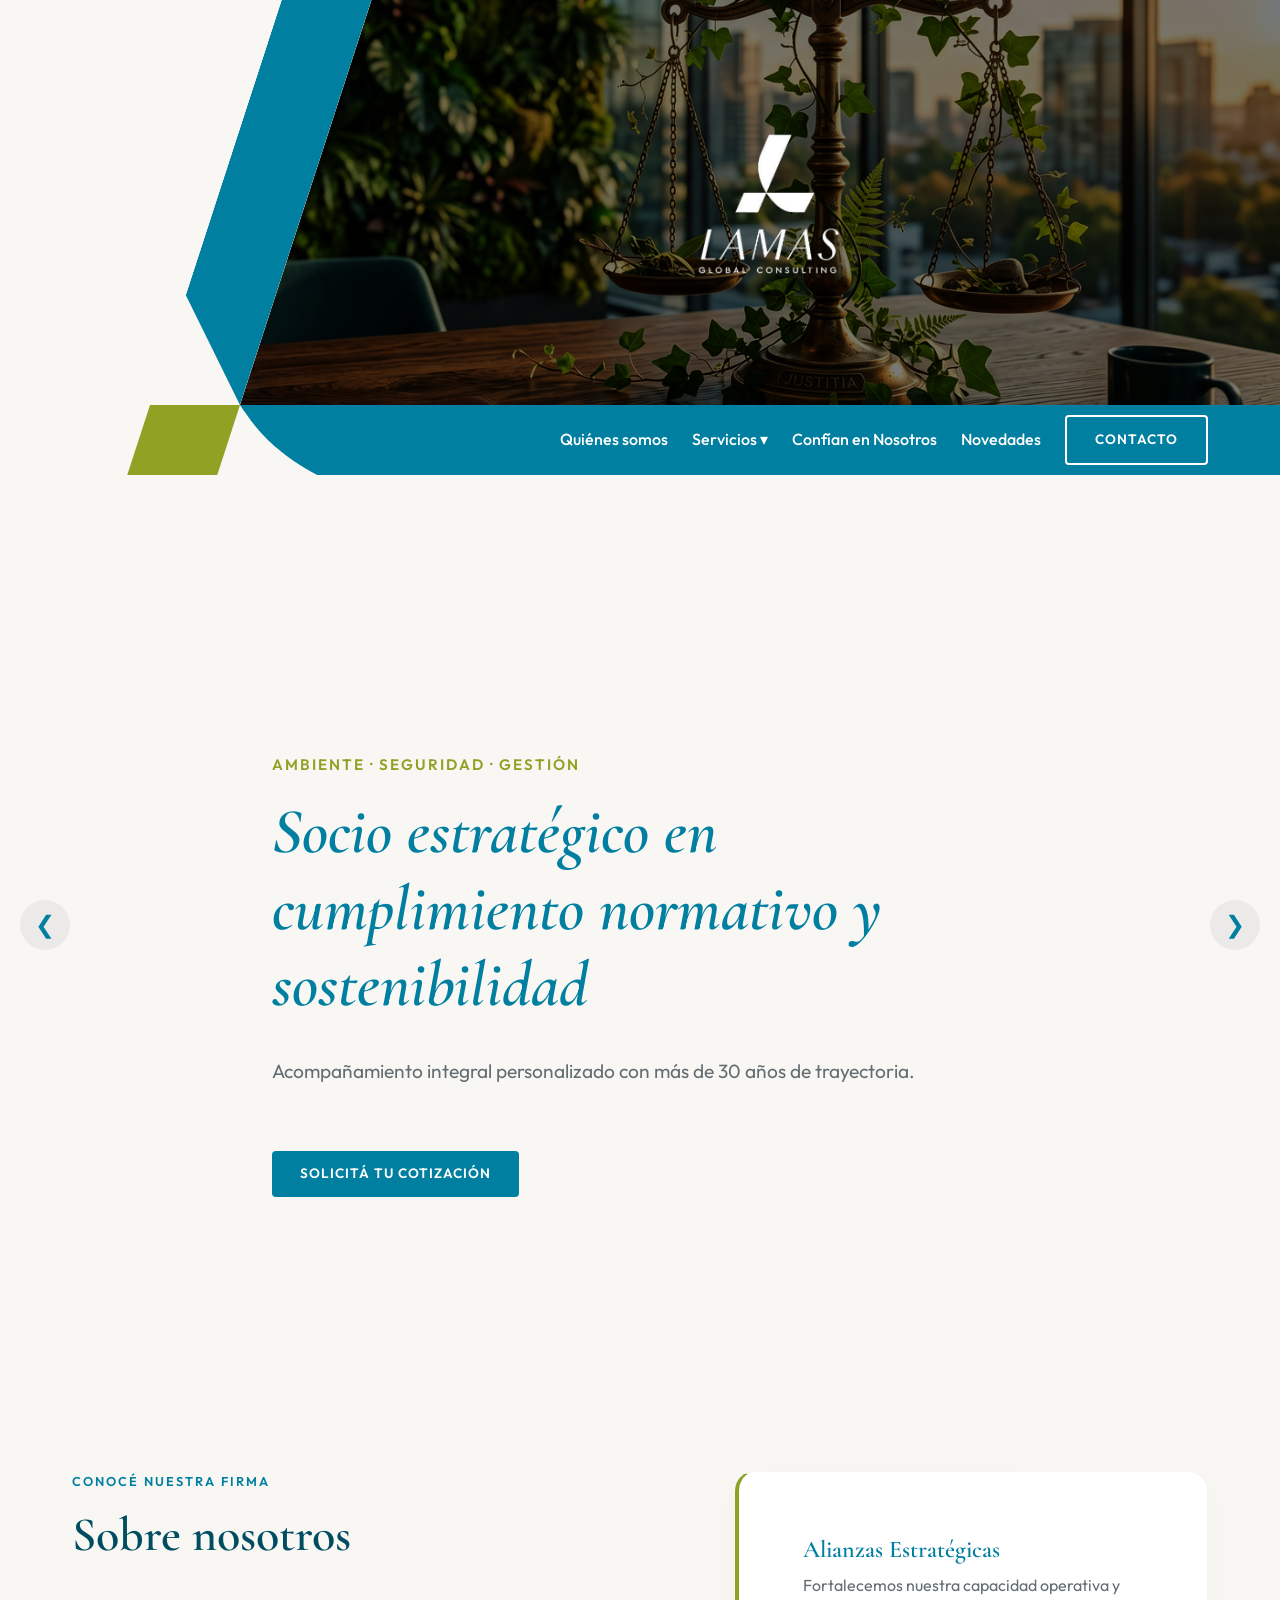
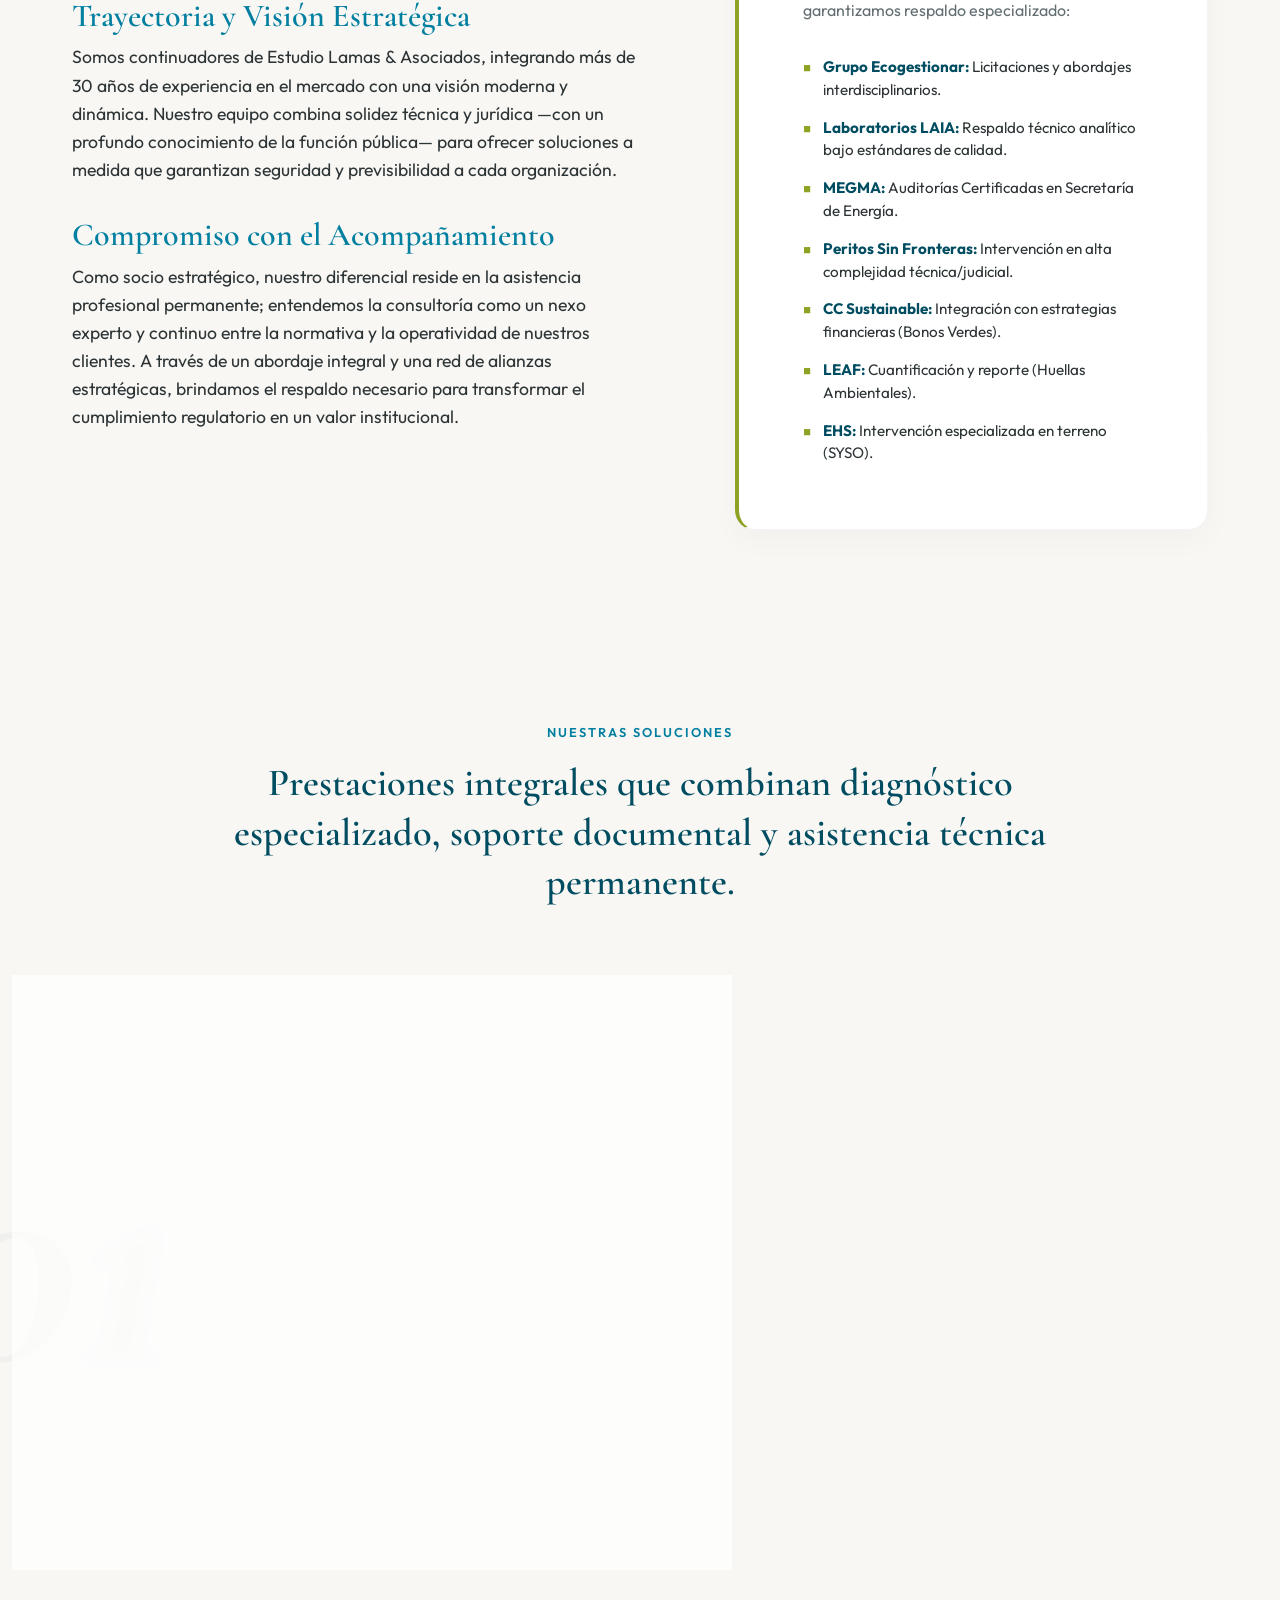
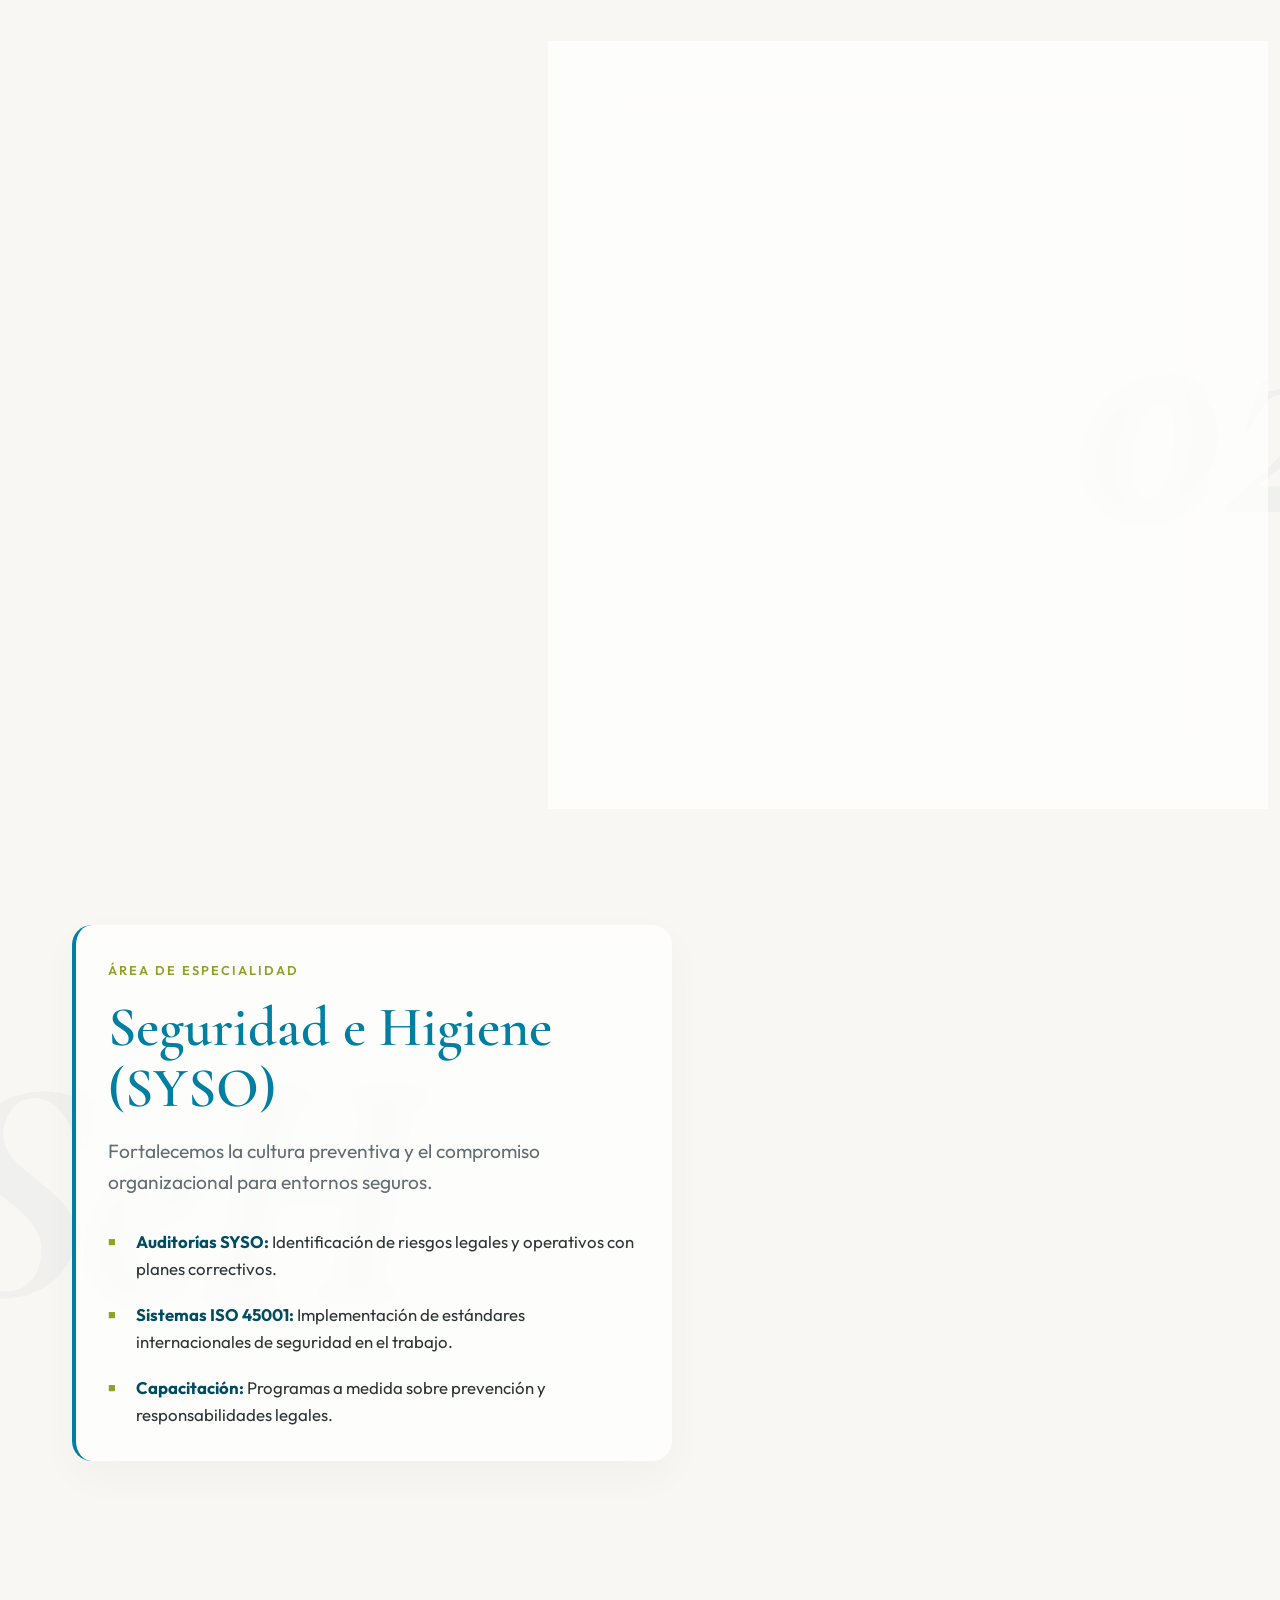
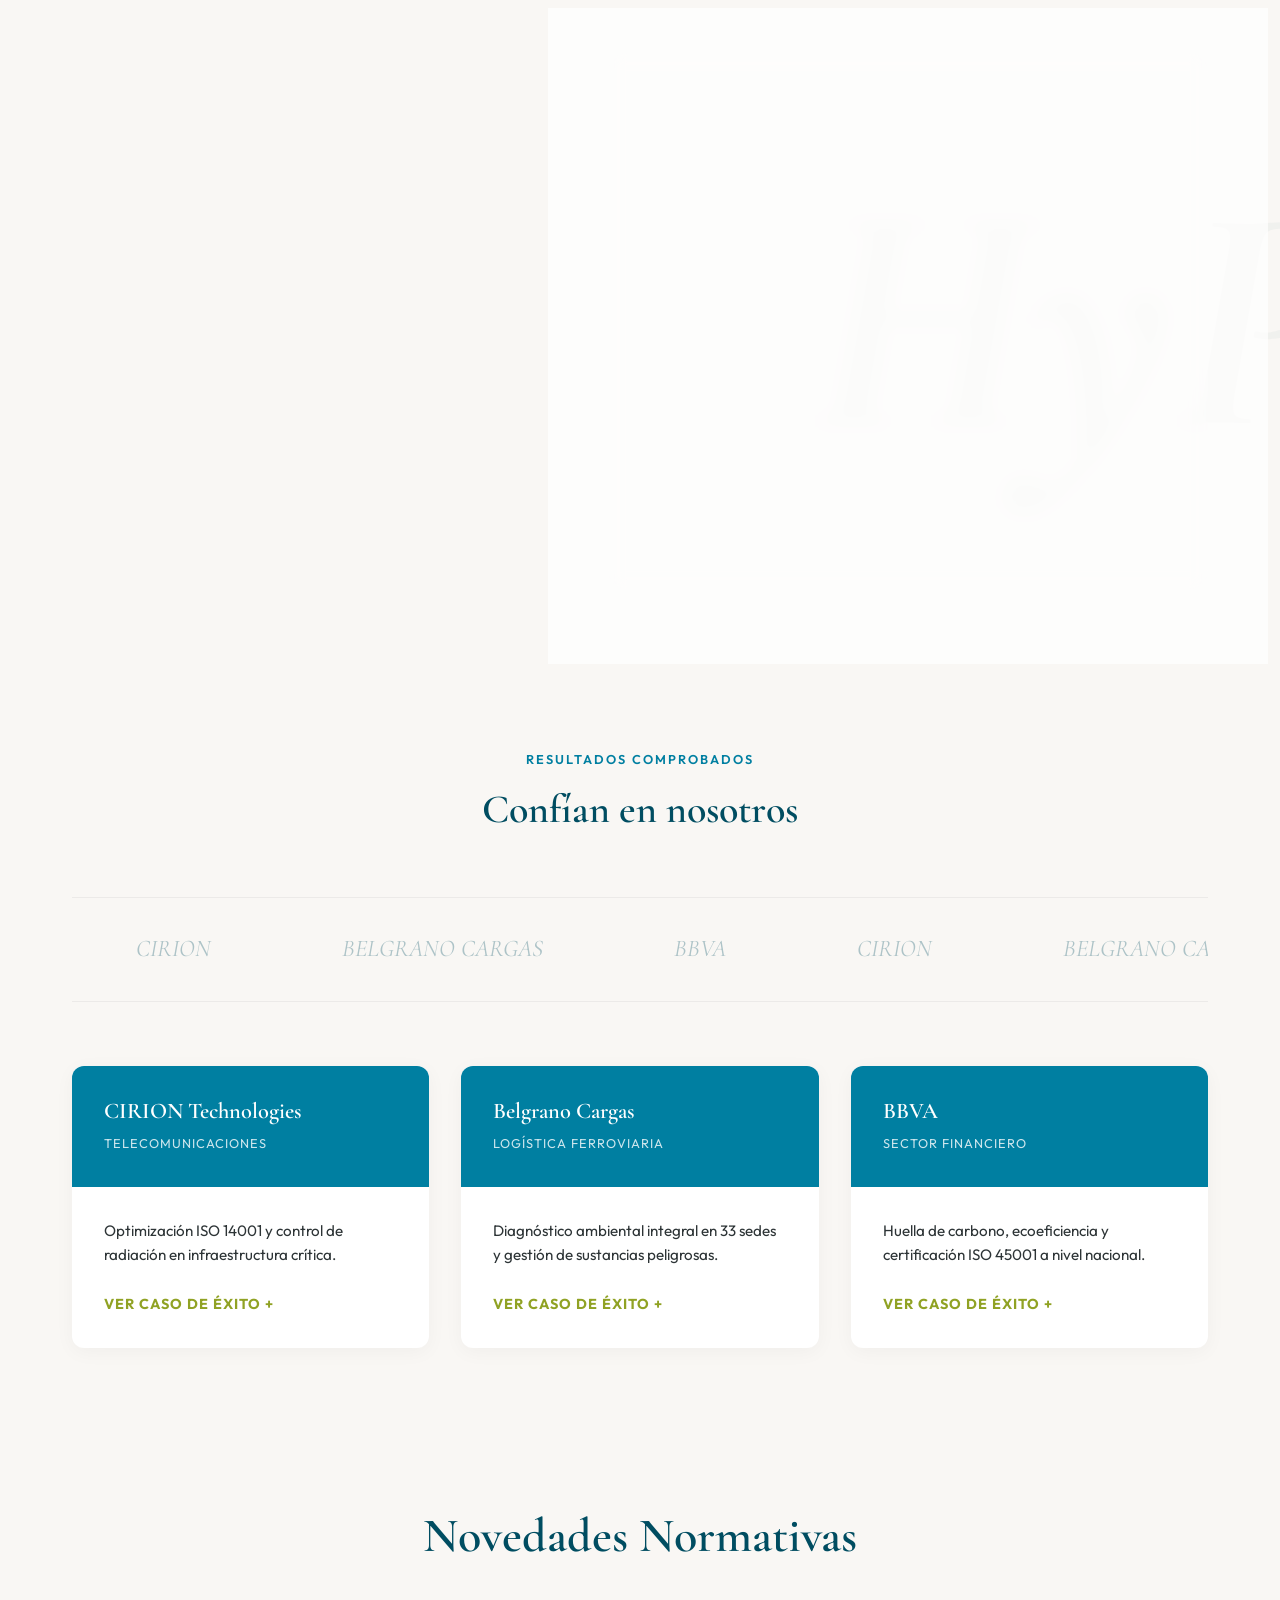
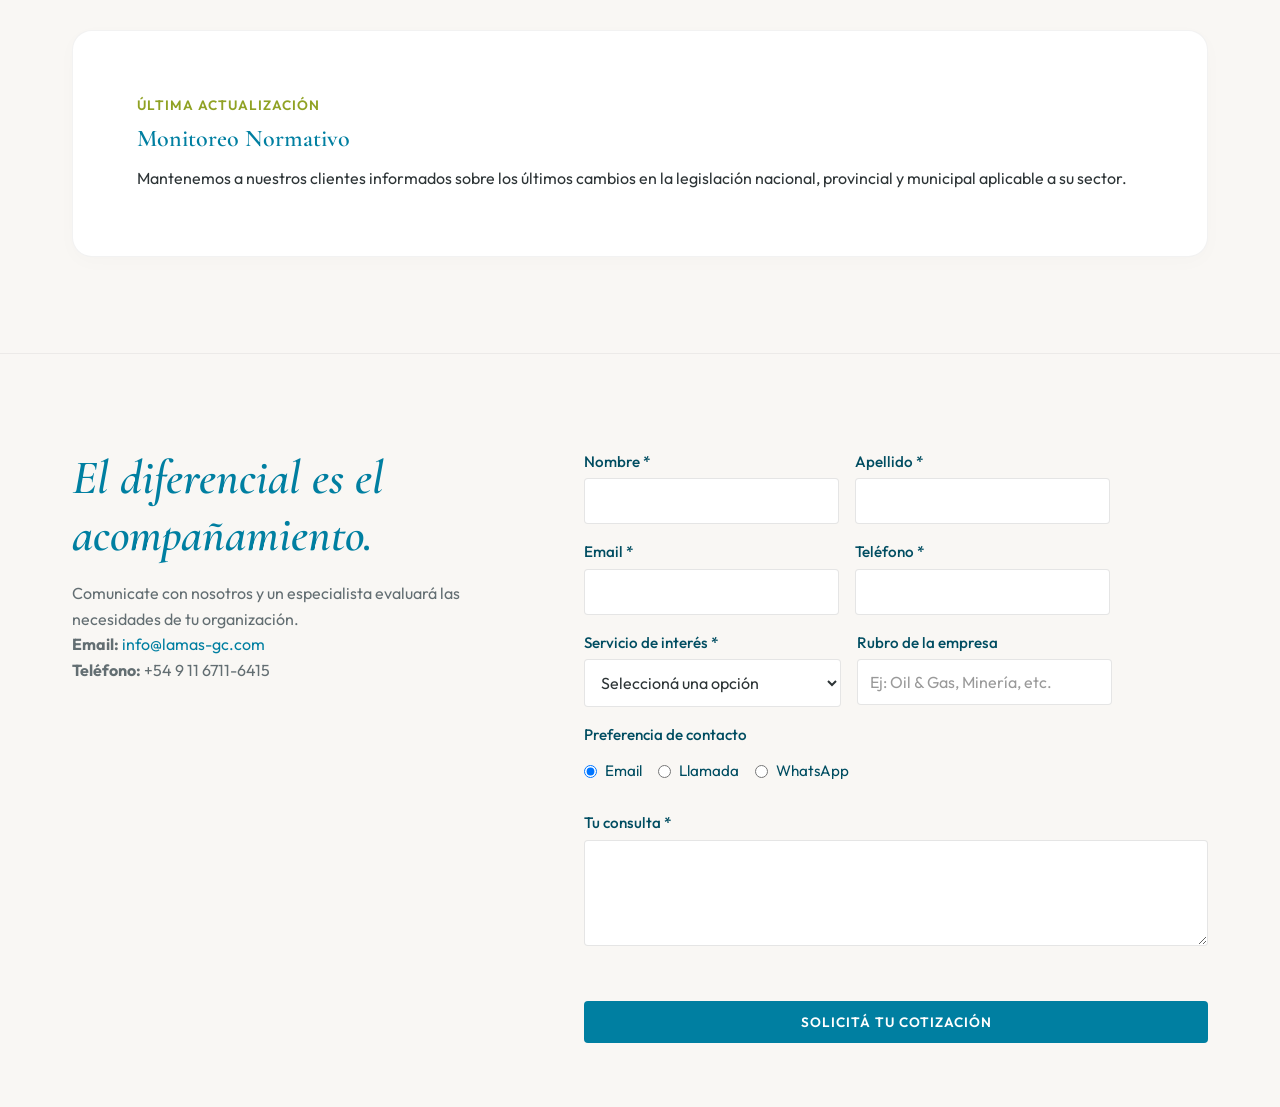
==== commit dfad3bdf: "Nueva versión ok" ====
--- a/lgc_web_2/index.html
+++ b/lgc_web_2/index.html
@@ -29,6 +29,13 @@
             <a href="#inicio" class="logo">
                 <img src="assets/img/logos/logo_lgc2.png" alt="Lamas Global Consulting" class="logo-img">
             </a>
+
+            <button class="mobile-menu-btn" aria-label="Abrir menú">
+                <span></span>
+                <span></span>
+                <span></span>
+            </button>
+            
             <nav class="navbar">
                 <ul class="nav-links">
                     <li><a href="#quienes-somos">Quiénes somos</a></li>
--- a/lgc_web_2/assets/css/style.css
+++ b/lgc_web_2/assets/css/style.css
@@ -135,28 +135,30 @@
     background-color: transparent;
     padding: 0; 
     z-index: 1000;
-    /* ESTA LÍNEA ES CLAVE: Corta el excedente inclinado a la derecha */
-    overflow: hidden; 
 }
 
 /* 2. La nueva pieza azul horizontal (La "hoja" de la base) */
 .header-blue-body {
     position: absolute;
     top: 0;
-    right: 0; /* Lo dejamos en 0 y usamos overflow:hidden en el header para que sea recto */
-    left: 240px; /* MATEMÁTICO: 150px (blanco) + 90px (verde) */
-    height: 100%;
+    /* EL ARREGLO DERECHO: Lo estiramos 150px fuera de la pantalla */
+    right: -150px; 
+    left: 240px; 
+    height: 70px;
     background-color: var(--clr-primary);
     z-index: 1;
     transform: skewX(-18deg);
     transform-origin: top left;
-
-    /* La curva arranca justo en el borde izquierdo del azul (donde toca al verde) */
-    border-bottom-left-radius: 200px 90px; 
-    
-    border-bottom-right-radius: 0;
-    border-top-left-radius: 0;
-    border-top-right-radius: 0;
+    transition: opacity 0.4s ease, visibility 0.4s ease;
+
+    /* LA CURVA EMPINADA (Edita los valores explicados abajo) */
+    /* Usamos 5000 para asegurarnos de que cubra monitores 4K gigantes hacia la derecha */
+    clip-path: path('M 5000 0 L 5000 70 L 100 70 C 45 45 20 20 0 0 Z');
+}
+
+/* Ocultar el botón hamburguesa en vista de computadora */
+.mobile-menu-btn {
+    display: none;
 }
 
 .header.scrolled {
@@ -196,6 +198,12 @@
     opacity: 1;
     pointer-events: auto;
     max-height: 50px; 
+}
+
+.header.scrolled .header-blue-body {
+    opacity: 0;
+    visibility: hidden;
+    pointer-events: none;
 }
 
 /* --- BOTÓN DE CONTACTO AL SCROLLEAR --- */
@@ -986,53 +994,126 @@
 }
 
 @media (max-width: 768px) {
+    /* 1. Ocultamos el bloque del isologo gigante entero */
+    .lamas-hero-compo {
+        display: none !important;
+    }
+
+    /* 2. Forzamos el menú a estar fijo, blanco y sin las formas azules/verdes */
+    .header {
+        position: fixed !important;
+        background-color: #F9F7F4 !important;
+        box-shadow: 0 5px 20px rgba(0, 0, 0, 0.1);
+        padding: 0;
+    }
+
+    .header::before, 
+    .header::after, 
+    .header-blue-body, 
+    .brand-asta-blue {
+        display: none !important;
+    }
+
+    /* 3. Ajustes de altura y logo */
     .nav-container {
-        height: 80px;
-    }
+        height: 70px;
+    }
+
     .logo-img {
-        max-height: 60px;
-        opacity: 1; /* Mostrar siempre en móvil */
+        max-height: 40px;
+        opacity: 1 !important; 
         pointer-events: auto;
+        position: relative; /* Evita que flote raro */
+    }
+
+    /* 4. Estilos de las 3 rayitas (Hamburguesa) */
+    .mobile-menu-btn {
+        display: flex;
+        flex-direction: column;
+        justify-content: space-around;
+        width: 30px;
+        height: 24px;
+        background: transparent;
+        border: none;
+        cursor: pointer;
+        z-index: 100;
+    }
+
+    .mobile-menu-btn span {
+        width: 100%;
+        height: 3px;
+        background-color: var(--clr-primary);
+        border-radius: 10px;
+        transition: all 0.3s linear;
+    }
+
+    /* Animación: Las rayitas se convierten en una "X" al abrir */
+    .mobile-menu-btn.active span:nth-child(1) { transform: rotate(45deg) translate(5px, 5px); }
+    .mobile-menu-btn.active span:nth-child(2) { opacity: 0; }
+    .mobile-menu-btn.active span:nth-child(3) { transform: rotate(-45deg) translate(7px, -7px); }
+
+    /* 5. El menú desplegable (Oculto hacia arriba por defecto) */
+    .nav-links {
+        position: absolute;
+        top: 70px; /* Empieza justo debajo del header */
+        left: 0;
+        width: 100%;
+        background-color: #F9F7F4;
+        flex-direction: column;
+        align-items: center;
+        padding: 0;
+        max-height: 0; /* Cerrado */
+        overflow: hidden;
+        transition: max-height 0.4s ease-in-out, padding 0.4s ease;
+        box-shadow: 0 10px 15px rgba(0,0,0,0.1);
+    }
+
+    /* Clase que usará JS para abrirlo */
+    .nav-links.open {
+        max-height: 500px;
+        padding: 20px 0;
+    }
+
+    .nav-links li {
+        width: 100%;
+        text-align: center;
+        margin: 10px 0;
+    }
+
+    .nav-links a:not(.btn-outline) {
+        color: var(--clr-text-main) !important;
+        font-size: 1.1rem;
+    }
+
+    /* Ajuste para el submenú de servicios en celular */
+    .dropdown-menu {
+        position: relative;
+        box-shadow: none;
+        border: none;
+        display: none; /* Oculto hasta tocar "Servicios" */
+        background: transparent;
     }
     
-    .nav-links {
-        display: none;
-    }
-
-    .slider-btn {
-        display: none;
-    }
+    .dropdown.open .dropdown-menu {
+        display: flex; /* Se abre con JS */
+    }
+
+    .dropdown-menu a {
+        color: var(--clr-text-muted) !important;
+        font-size: 0.95rem !important;
+    }
+
+    /* Resto de ajustes móviles que ya tenías */
+    .slider-btn { display: none; }
+    .slider-actions { flex-direction: column; width: 100%; gap: 15px; }
+    .slider-actions a { width: 100%; text-align: center; }
+    .form-row { flex-direction: column; gap: 0; }
+    .footer { padding: var(--space-lg) 0 var(--space-md); }
+    .footer-grid { gap: var(--space-lg); }
     
-    .slider-actions {
-        flex-direction: column;
-        width: 100%;
-        gap: 15px; 
-    }
-    
-    .slider-actions a {
-        width: 100%; 
-        text-align: center;
-    }
-    
-    .form-row {
-        flex-direction: column;
-        gap: 0;
-    }
-    
-    .footer {
-        padding: var(--space-lg) 0 var(--space-md);
-    }
-    
-    .footer-grid {
-        gap: var(--space-lg);
-    }
-    
-    /* Ocultar isologo complejo en celular */
-    .brand-asta-blue,
-    .lamas-hero-compo::before,
-    .header::before,
-    .header::after {
-        display: none !important;
+    /* Para que el Slider principal no quede atrapado bajo el header */
+    main {
+        margin-top: 70px !important;
     }
 }
 
@@ -1093,8 +1174,12 @@
     z-index: 3;
     transform: skewX(-18deg);
     transform-origin: bottom left; 
-    /* Curva idéntica */
-    border-bottom-left-radius: 90px 300px; 
+    
+    /* 1. BORRAMOS el border-bottom-left-radius que tenías acá */
+    
+    /* 2. AGREGAMOS el clip-path con la diagonal exacta */
+    /* Corta la base izquierda exactamente 70px más arriba para que encastre perfecto con el menú */
+    clip-path: polygon(0 0, 100% 0, 100% 100%, 0 calc(100% - 110px));
 }
 
 /* Logo centrado */
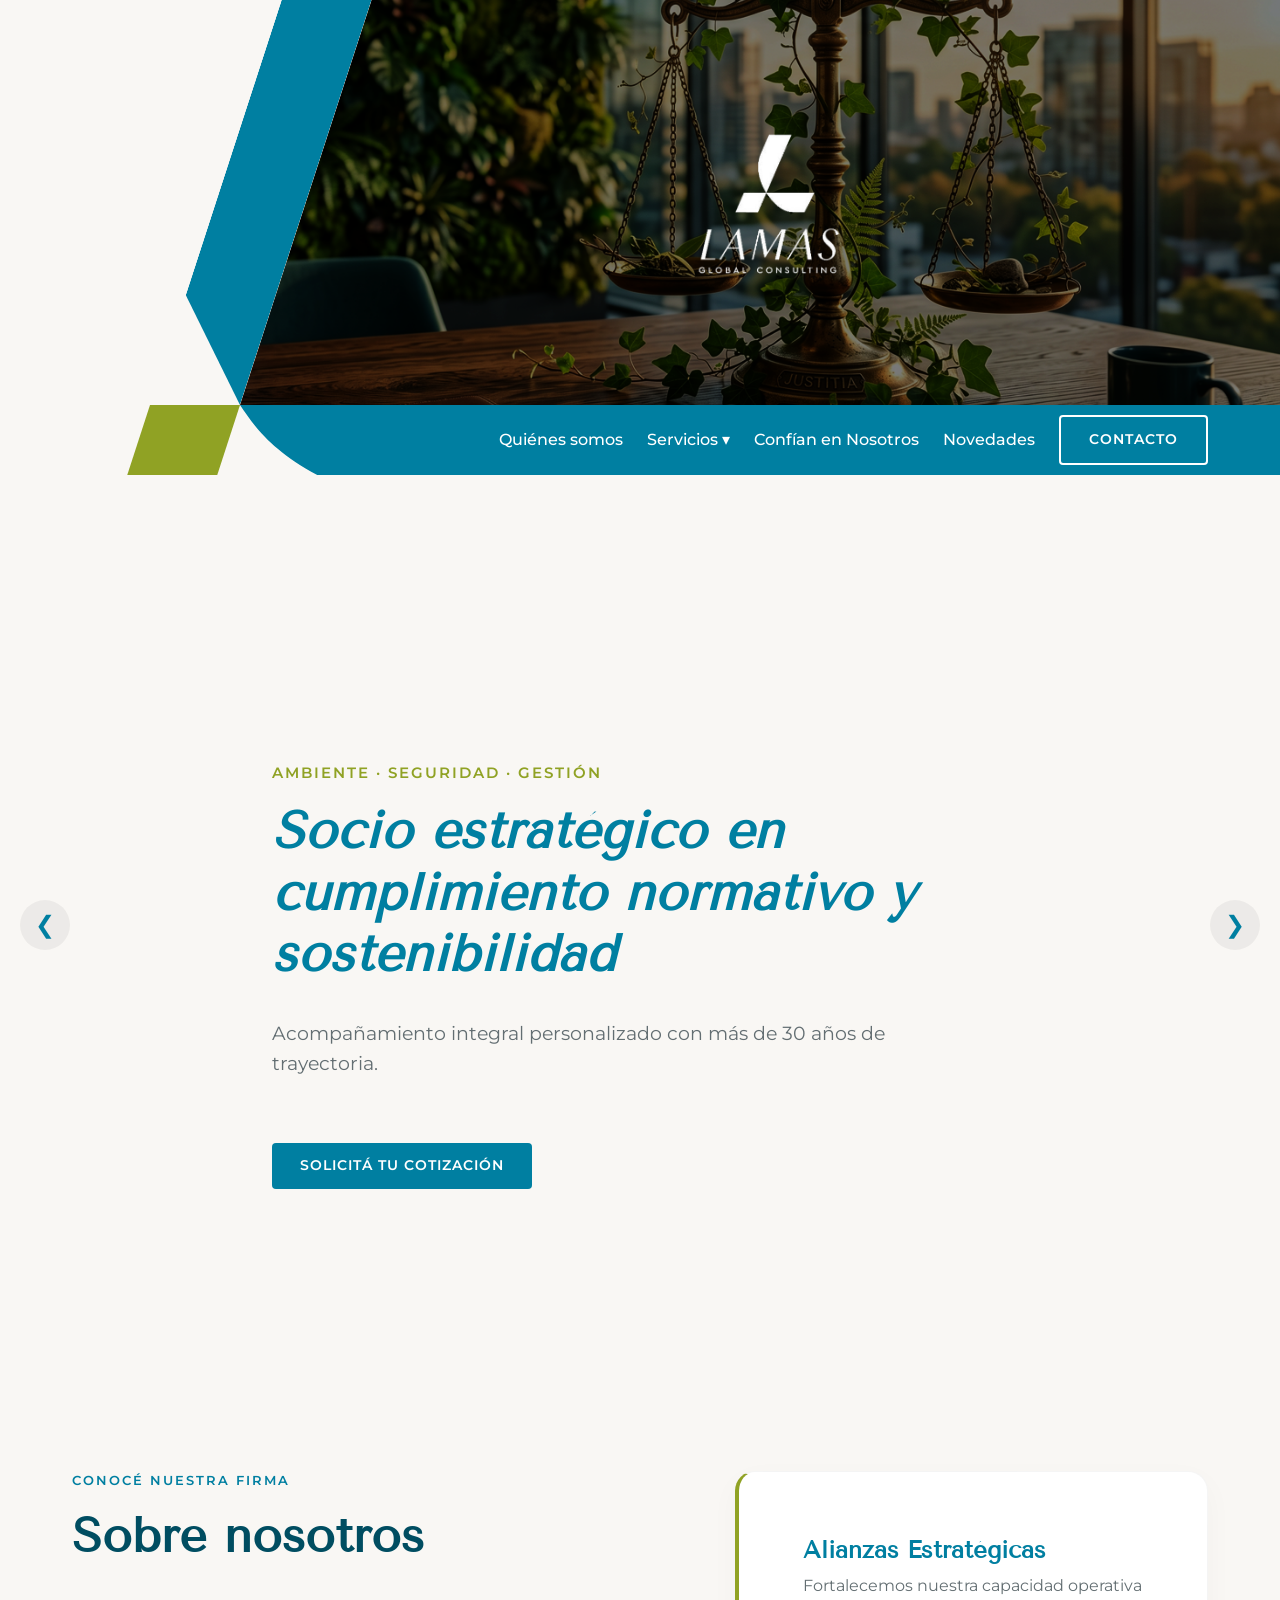
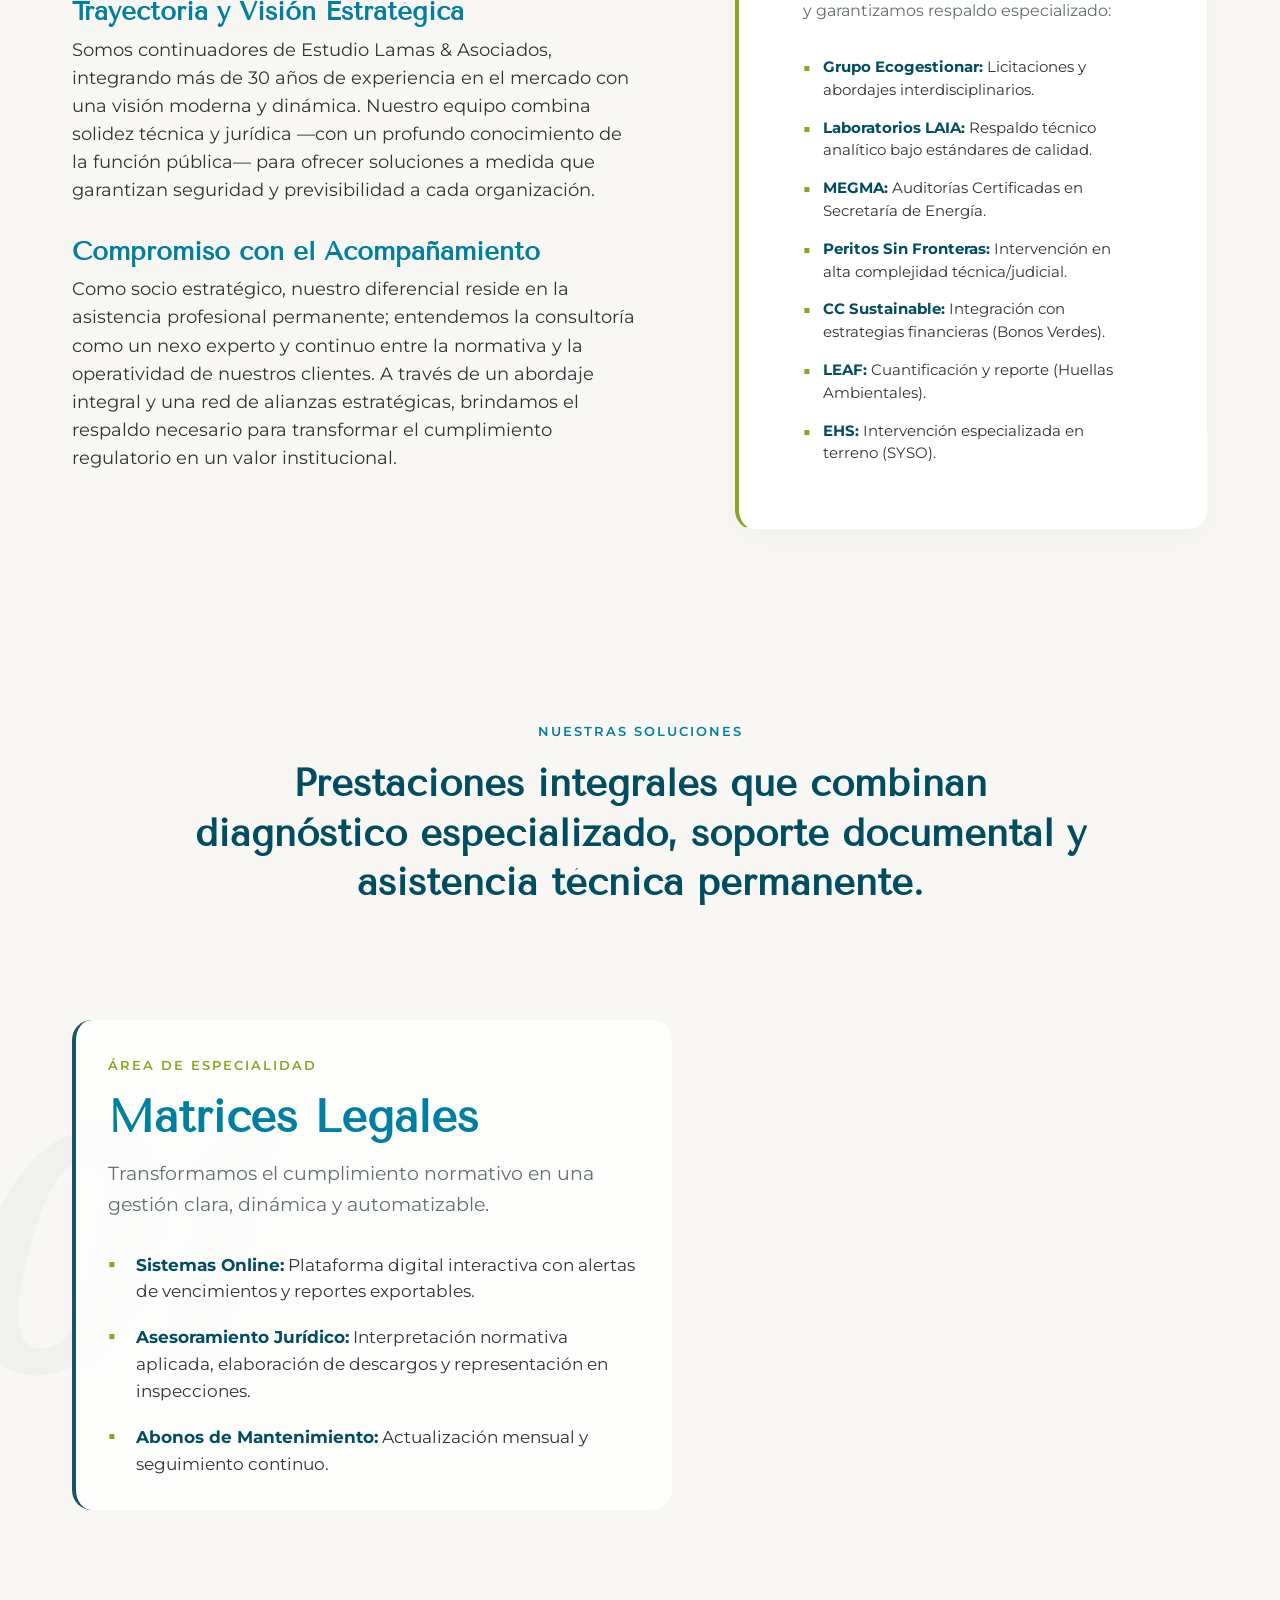
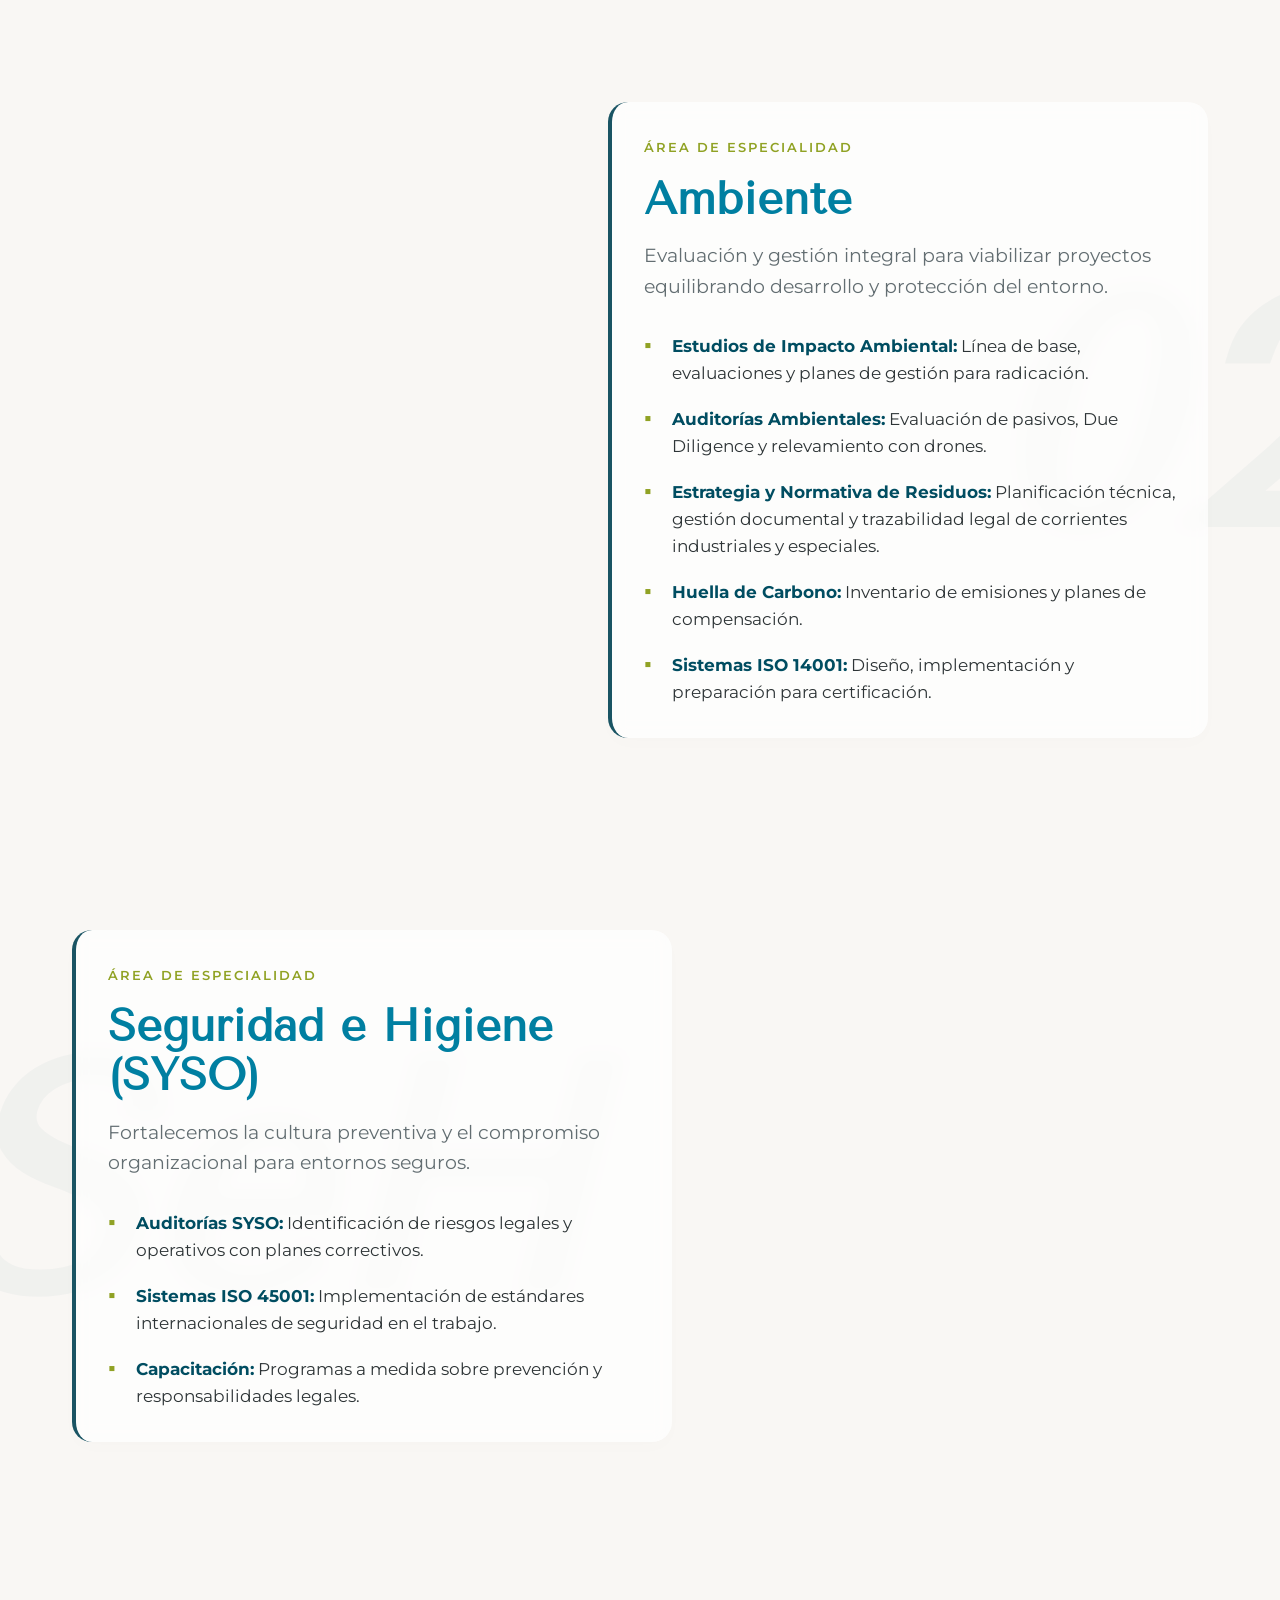
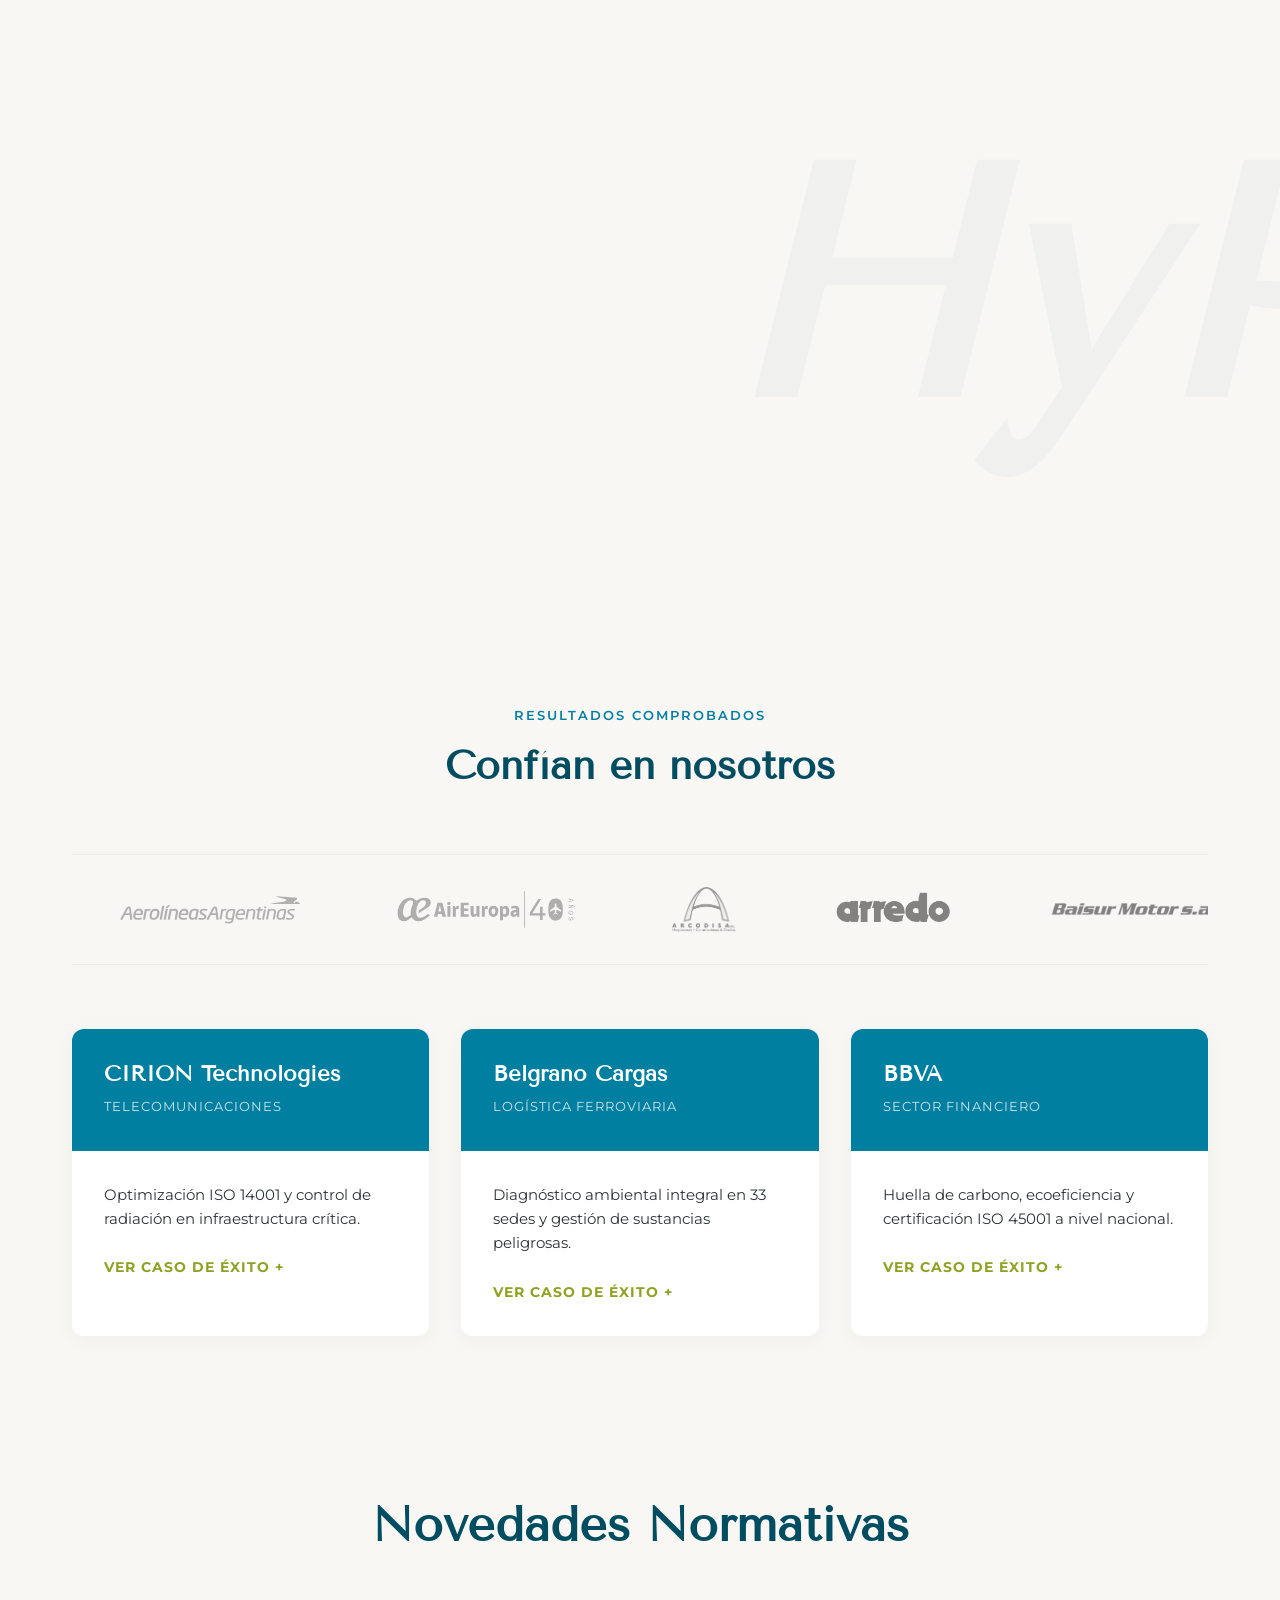
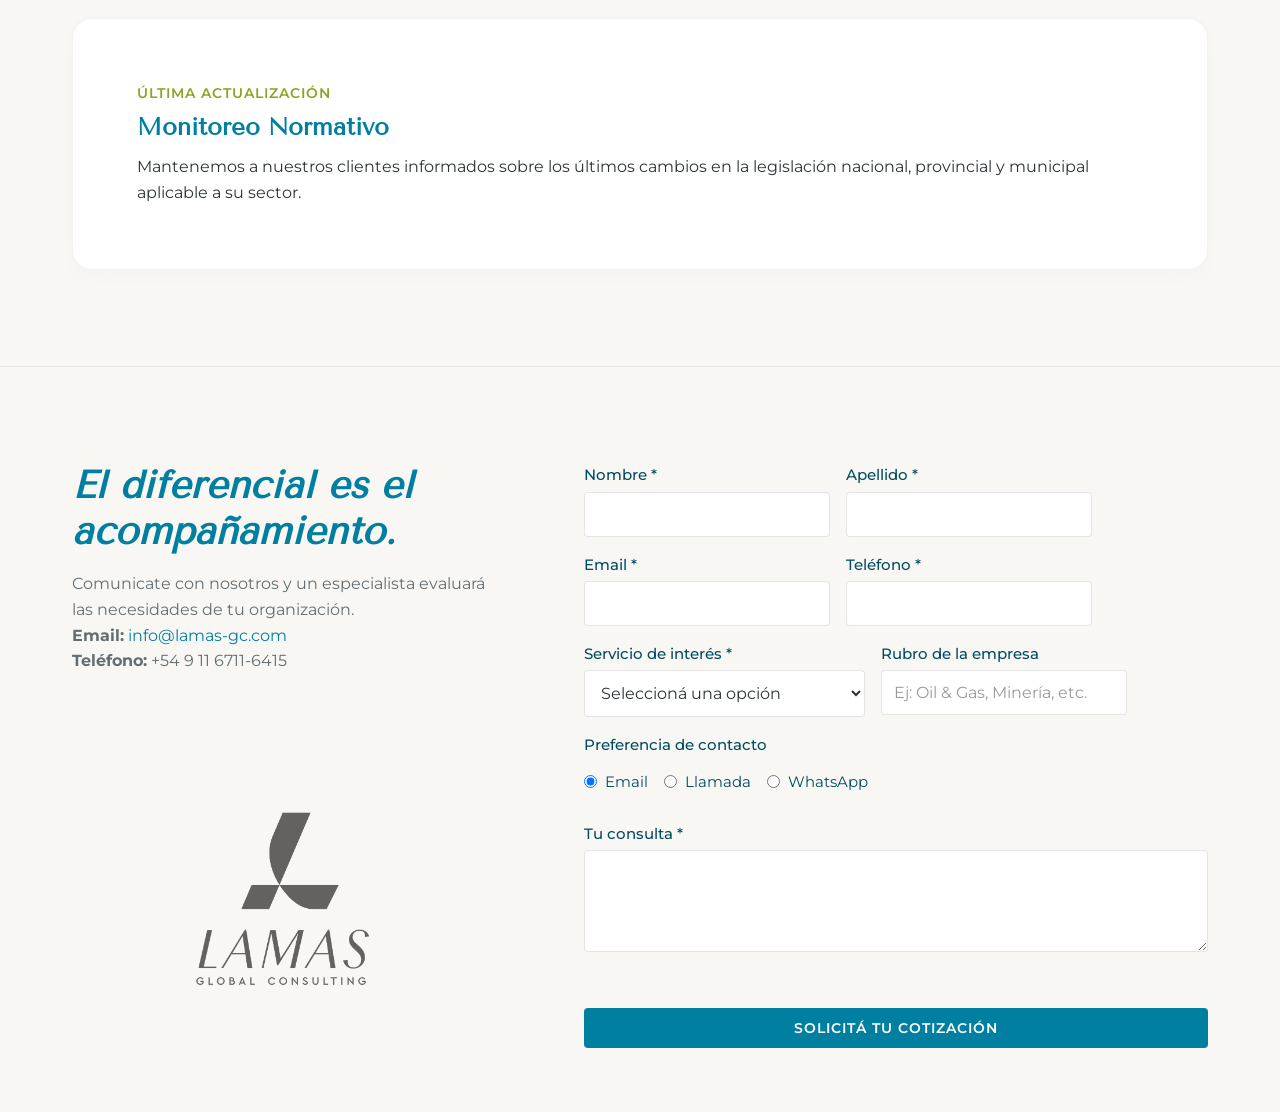
==== commit c9db037a: "Ver Inicial - Op1 y Op2 (Optimizadas para SEO)" ====
--- a/lgc_web_2/index.html
+++ b/lgc_web_2/index.html
@@ -3,12 +3,47 @@
 <head>
     <meta charset="UTF-8">
     <meta name="viewport" content="width=device-width, initial-scale=1.0">
-    <meta name="description" content="Lamas Global Consulting. Soluciones ambientales, legales y de gestión a la medida de cada organización.">
+    <meta name="description" content="Lamas Global Consulting. Soluciones ambientales, legales y de gestión a la medida de cada organización. Socio estratégico en cumplimiento normativo y sostenibilidad.">
+    <link rel="canonical" href="https://lamas-gc.com/">
+    
+    <meta property="og:locale" content="es_AR" />
+    <meta property="og:type" content="website" />
+    <meta property="og:title" content="LGC | Ambiente, Seguridad Ocupacional y Gestión" />
+    <meta property="og:description" content="Acompañamiento integral personalizado en sostenibilidad y cumplimiento legal con más de 30 años de trayectoria." />
+    <meta property="og:url" content="https://lamas-gc.com/" />
+    <meta property="og:site_name" content="Lamas Global Consulting" />
+    <meta property="og:image" content="https://lamas-gc.com/assets/img/logos/logo_lgc.png" />
+    
+    <meta name="twitter:card" content="summary_large_image" />
+    <meta name="twitter:title" content="LGC | Lamas Global Consulting" />
+    <meta name="twitter:description" content="Consultoría experta en medio ambiente y seguridad industrial." />
+    
+    <script type="application/ld+json">
+    {
+      "@context": "https://schema.org",
+      "@type": "ProfessionalService",
+      "name": "LGC | Lamas Global Consulting",
+      "url": "https://lamas-gc.com/",
+      "logo": "https://lamas-gc.com/assets/img/logos/logo_lgc.png",
+      "description": "Socio estratégico en cumplimiento normativo y sostenibilidad. Especialistas en matrices legales, ambiente y seguridad ocupacional.",
+      "address": {
+        "@type": "PostalAddress",
+        "addressCountry": "AR"
+      },
+      "telephone": "+5491167116415",
+      "contactPoint": {
+        "@type": "ContactPoint",
+        "telephone": "+5491167116415",
+        "contactType": "customer service"
+      }
+    }
+    </script>
+
     <title>LGC | Ambiente, Seguridad Ocupacional y Gestión</title>
     
     <link rel="preconnect" href="https://fonts.googleapis.com">
     <link rel="preconnect" href="https://fonts.gstatic.com" crossorigin>
-    <link href="https://fonts.googleapis.com/css2?family=Cormorant+Garamond:ital,wght@0,400;0,600;0,700;1,400;1,600&family=Outfit:wght@300;400;500;600&display=swap" rel="stylesheet">
+    <link href="https://fonts.googleapis.com/css2?family=Montserrat:wght@300;400;500;600&family=Tenor+Sans&display=swap" rel="stylesheet">
     
     <link rel="stylesheet" href="assets/css/variables.css">
     <link rel="stylesheet" href="assets/css/style.css">
@@ -27,7 +62,7 @@
         <div class="header-blue-body"></div>
         <div class="container nav-container">
             <a href="#inicio" class="logo">
-                <img src="assets/img/logos/logo_lgc2.png" alt="Lamas Global Consulting" class="logo-img">
+                <img src="assets/img/logos/logo_lgc.png" alt="Lamas Global Consulting" class="logo-img">
             </a>
 
             <button class="mobile-menu-btn" aria-label="Abrir menú">
@@ -76,7 +111,7 @@
                 <div class="slide">
                     <div class="container hero-content">
                         <p class="hero-subtitle">Sistemas Online</p>
-                        <h1 class="hero-title">Matrices Legales Dinámicas.</h1>
+                        <h2 class="hero-title">Matrices Legales Dinámicas</h2>
                         <p class="hero-text">Transformamos el cumplimiento normativo en una gestión clara y automatizable con alertas y reportes.</p>
                         <div class="slider-actions">
                             <a href="#contacto" class="btn-primary btn-quote-service" data-servicio="matrices">Solicitá tu cotización</a>
@@ -88,7 +123,7 @@
                 <div class="slide">
                     <div class="container hero-content">
                         <p class="hero-subtitle">Sostenibilidad Estratégica</p>
-                        <h1 class="hero-title">Gestión Ambiental Integral.</h1>
+                        <h2 class="hero-title">Gestión Ambiental Integral</h2>
                         <p class="hero-text">Viabilizamos proyectos equilibrando el desarrollo industrial y la protección del entorno.</p>
                         <div class="slider-actions">
                             <a href="#contacto" class="btn-primary btn-quote-service" data-servicio="ambiente">Solicitá tu cotización</a>
@@ -100,7 +135,7 @@
                 <div class="slide">
                     <div class="container hero-content">
                         <p class="hero-subtitle">Prevención y Control</p>
-                        <h1 class="hero-title">Seguridad e Higiene.</h1>
+                        <h2 class="hero-title">Seguridad e Higiene</h2>
                         <p class="hero-text">Fortalecemos la cultura preventiva y el compromiso organizacional para garantizar entornos seguros.</p>
                         <div class="slider-actions">
                             <a href="#contacto" class="btn-primary btn-quote-service" data-servicio="seguridad">Solicitá tu cotización</a>
@@ -112,7 +147,7 @@
                 <div class="slide">
                     <div class="container hero-content">
                         <p class="hero-subtitle">Operatividad Continua</p>
-                        <h1 class="hero-title">Habilitaciones y Permisos.</h1>
+                        <h2 class="hero-title">Habilitaciones y Permisos</h2>
                         <p class="hero-text">Garantizamos seguridad jurídica actuando como nexo técnico experto ante las autoridades de aplicación.</p>
                         <div class="slider-actions">
                             <a href="#contacto" class="btn-primary btn-quote-service" data-servicio="habilitaciones">Solicitá tu cotización</a>
@@ -239,12 +274,23 @@
                 
                 <div class="logos-marquee">
                     <div class="logos-track">
-                        <span class="logo-item">CIRION</span>
-                        <span class="logo-item">BELGRANO CARGAS</span>
-                        <span class="logo-item">BBVA</span>
-                        <span class="logo-item">CIRION</span>
-                        <span class="logo-item">BELGRANO CARGAS</span>
-                        <span class="logo-item">BBVA</span>
+                        <img src="assets/img/logos/logo_aerolineas.svg" alt="Aerolíneas Argentinas" class="logo-item-img" loading="lazy" width="180" height="45">
+                        <img src="assets/img/logos/logo_aireuropa.svg" alt="Air Europa" class="logo-item-img" loading="lazy" width="180" height="45">
+                        <img src="assets/img/logos/logo_arcodisa.png" alt="Arcodisa" class="logo-item-img" loading="lazy" width="180" height="45">
+                        <img src="assets/img/logos/logo_arredo.png" alt="Arredo" class="logo-item-img" loading="lazy" width="180" height="45">
+                        <img src="assets/img/logos/logo_baisur.png" alt="Baisur" class="logo-item-img" loading="lazy" width="180" height="45">
+                        <img src="assets/img/logos/logo_bancocomafi.png" alt="Banco Comafi" class="logo-item-img" loading="lazy" width="180" height="45">
+                        <img src="assets/img/logos/logo_belgranocargas.gif" alt="Belgrano Cargas" class="logo-item-img" loading="lazy" width="180" height="45">
+                        <img src="assets/img/logos/logo_camaraarbitral.png" alt="Cámara Arbitral" class="logo-item-img" loading="lazy" width="180" height="45">
+                        <img src="assets/img/logos/logo_cassara.svg" alt="Laboratorio Pablo Cassará" class="logo-item-img" loading="lazy" width="180" height="45">
+                        <img src="assets/img/logos/logo_cementosavellaneda.svg" alt="Cementos Avellaneda" class="logo-item-img" loading="lazy" width="180" height="45">
+                        <img src="assets/img/logos/logo_cirion.svg" alt="Cirion Technologies" class="logo-item-img" loading="lazy" width="180" height="45">
+                        <img src="assets/img/logos/logo_clubcampoelmoro.png" alt="Club de Campo El Moro" class="logo-item-img" loading="lazy" width="180" height="45">
+                        <img src="assets/img/logos/logo_hpv.png" alt="HPV" class="logo-item-img" loading="lazy" width="180" height="45">
+                        <img src="assets/img/logos/logo_lapompeya.png" alt="La Pompeya" class="logo-item-img" loading="lazy" width="180" height="45">
+                        <img src="assets/img/logos/logo_macro.png" alt="Banco Macro" class="logo-item-img" loading="lazy" width="180" height="45">
+                        <img src="assets/img/logos/logo_puertonizuc.svg" alt="Puerto Nizuc" class="logo-item-img" loading="lazy" width="180" height="45">
+                        <img src="assets/img/logos/logo_valo.svg" alt="Banco de Valores" class="logo-item-img" loading="lazy" width="180" height="45">
                     </div>
                 </div>
                 
@@ -316,6 +362,9 @@
                     <p><strong>Email:</strong> <a href="mailto:info@lamas-gc.com">info@lamas-gc.com</a></p>
                     <p><strong>Teléfono:</strong> +54 9 11 6711-6415</p>
                 </div>
+                <div class="footer-logo-wrapper">
+                    <img src="assets/img/logos/logo_lgc_negro.png" alt="Lamas Global Consulting" class="footer-logo" loading="lazy" width="225" height="225">
+                </div>
             </div>
             
             <div class="footer-form">
@@ -382,6 +431,6 @@
     </footer>
 
     <script src="https://www.google.com/recaptcha/api.js" async defer></script>
-    <script src="assets/js/main.js"></script>
+    <script src="assets/js/main.js" defer></script>
 </body>
 </html>
--- a/lgc_web_2/assets/css/variables.css
+++ b/lgc_web_2/assets/css/variables.css
@@ -1,5 +1,6 @@
 /* =========================================================================
    VARIABLES.CSS - LGC (Identidad Final: Turquesa, Verde y Crema)
+   // [SEO OPTIMIZATION] Colores y tipografías consistentes para accesibilidad
    ========================================================================= */
 
 :root {
@@ -21,8 +22,8 @@
     --clr-text-muted: #636E72;
 
     /* --- TIPOGRAFÍAS SELECCIONADAS --- */
-    --font-heading: 'Cormorant Garamond', serif; 
-    --font-body: 'Outfit', sans-serif;
+    --font-heading: 'Tenor Sans', sans-serif; 
+    --font-body: 'Montserrat', sans-serif;
 
     /* --- ESPACIADOS Y BORDES --- */
     --space-xs: 0.5rem;
--- a/lgc_web_2/assets/css/style.css
+++ b/lgc_web_2/assets/css/style.css
@@ -1,5 +1,6 @@
 /* =========================================================================
    STYLE.CSS - LGC (Versión Isologo Integrado con Geometría Perfecta)
+   // [SEO OPTIMIZATION] Estilos optimizados para evitar Layout Shifts (CLS)
    ========================================================================= */
 
 /* =========================================
@@ -125,10 +126,9 @@
 }
 
 /* =========================================
-   HEADER (Ahora Progresivo, Sticky y Geométrico)
+   HEADER (Progresivo, Sticky y Geométrico)
    ========================================= */
    
-/* 1. Reset del Header: ahora es solo un contenedor */
 .header {
     position: relative; 
     width: 100%;
@@ -137,11 +137,9 @@
     z-index: 1000;
 }
 
-/* 2. La nueva pieza azul horizontal (La "hoja" de la base) */
 .header-blue-body {
     position: absolute;
     top: 0;
-    /* EL ARREGLO DERECHO: Lo estiramos 150px fuera de la pantalla */
     right: -150px; 
     left: 240px; 
     height: 70px;
@@ -150,13 +148,9 @@
     transform: skewX(-18deg);
     transform-origin: top left;
     transition: opacity 0.4s ease, visibility 0.4s ease;
-
-    /* LA CURVA EMPINADA (Edita los valores explicados abajo) */
-    /* Usamos 5000 para asegurarnos de que cubra monitores 4K gigantes hacia la derecha */
     clip-path: path('M 5000 0 L 5000 70 L 100 70 C 45 45 20 20 0 0 Z');
 }
 
-/* Ocultar el botón hamburguesa en vista de computadora */
 .mobile-menu-btn {
     display: none;
 }
@@ -165,15 +159,13 @@
     position: fixed; 
     top: 0;
     left: 0;
-    /* Reducimos el padding a 0 para que NO crezca el menú */
     padding: 0; 
-    /* Cambiamos al color crema de fondo original con un toque de transparencia */
     background-color: #F9F7F4;
     box-shadow: 0 5px 20px rgba(0, 0, 0, 0.1);
 }
 
 .header.scrolled .nav-container {
-    height: 70px; /* Un poco más compacto que los 70px originales */
+    height: 70px; 
     transition: height 1s ease;
 }
 
@@ -188,7 +180,6 @@
     color: var(--clr-primary);
 }
 
-/* Desvanecer formas al scrollear */
 .header.scrolled::before,
 .header.scrolled::after {
     opacity: 0;
@@ -206,14 +197,11 @@
     pointer-events: none;
 }
 
-/* --- BOTÓN DE CONTACTO AL SCROLLEAR --- */
-/* Le damos color y borde azul para que resalte sobre el fondo claro */
 .header.scrolled .nav-links .btn-outline {
     border-color: var(--clr-primary) !important;
     color: var(--clr-primary) !important;
 }
 
-/* Efecto hover: se rellena de azul y la letra pasa a blanca */
 .header.scrolled .nav-links .btn-outline:hover {
     background-color: var(--clr-primary) !important;
     color: var(--clr-surface) !important;
@@ -225,7 +213,7 @@
     align-items: center;
     height: 70px;
     position: relative;
-    z-index: 10; /* VITAL: Pone el menú por encima de las formas de fondo */
+    z-index: 10; 
 }
 
 .logo {
@@ -237,26 +225,23 @@
     overflow: visible;
 }
 
-/* El div verde del HTML lo ocultamos, la magia ahora la hace el Header */
 .logo-placeholder-green {
     display: none;
 }
 
-/* Parche blanco del Menú (Atado a la pantalla entera, no al container) */
 .header::before {
     content: '';
     position: absolute;
     top: 0;
     left: -100vw; 
-    width: calc(100vw + 240px); /* MATEMÁTICO: Cubre hasta el inicio del azul */
+    width: calc(100vw + 240px); 
     height: 100%;
     background-color: #F9F7F4;
-    z-index: 0; /* Al fondo de todo */
+    z-index: 0; 
     transform: skewX(-18deg);
     transform-origin: top right;
 }
 
-/* 4. El Bloque Verde (Lo movemos para que flote sobre el azul) */
 .header::after {
     content: '';
     position: absolute;
@@ -268,7 +253,7 @@
     z-index: 2;
     transform: skewX(-18deg);
     transform-origin: top left;
-    border-radius: 0; /* Recto para que el azul apoye ahí */
+    border-radius: 0; 
 }
 
 .logo-img {
@@ -298,7 +283,6 @@
     color: var(--clr-tostado) !important; 
 }
 
-/* --- Lógica del Submenú (Dropdown) --- */
 .dropdown {
     position: relative;
     padding: 20px 0; 
@@ -353,7 +337,6 @@
     color: var(--clr-primary) !important;
 }
 
-/* 1. LINKS PRINCIPALES (Usamos "> li > a" para no afectar al submenú) */
 .header.scrolled .nav-links > li > a:not(.btn-outline) {
     color: var(--clr-text-main) !important;
 }
@@ -362,14 +345,13 @@
     color: var(--clr-primary) !important;
 }
 
-/* 2. LINKS DEL DESPLEGABLE (Exclusivos para Servicios) */
 .header.scrolled .dropdown-menu a {
-    color: var(--clr-surface) !important; /* Texto blanco/crema */
+    color: var(--clr-surface) !important; 
 }
 
 .header.scrolled .dropdown-menu a:hover {
-    color: var(--clr-primary) !important; /* Azul al pasar el mouse */
-    background-color: rgba(255, 255, 255, 0.05) !important; /* Leve fondo iluminado */
+    color: var(--clr-primary) !important; 
+    background-color: rgba(255, 255, 255, 0.05) !important; 
 }
 
 /* =========================================
@@ -428,7 +410,7 @@
 }
 
 .hero-title {
-    font-size: clamp(3rem, 5vw, 4.5rem);
+    font-size: clamp(2.2rem, 4vw, 3.5rem); 
     margin-bottom: var(--space-md);
     color: var(--clr-primary); 
     font-style: italic; 
@@ -531,7 +513,7 @@
 }
 
 .about-subtitle {
-    font-size: clamp(1.6rem, 2.5vw, 2.2rem); 
+    font-size: clamp(1.2rem, 2vw, 1.8rem); 
     margin-bottom: var(--space-xs);
     color: var(--clr-primary); 
     line-height: 1.2;
@@ -660,7 +642,7 @@
 }
 
 .showcase-title {
-    font-size: clamp(2.5rem, 5vw, 3.5rem);
+    font-size: clamp(2rem, 4vw, 2.8rem);
     margin-bottom: var(--space-sm);
     line-height: 1.1;
 }
@@ -730,33 +712,43 @@
     font-size: clamp(2rem, 3.5vw, 2.5rem); 
 }
 
-.logos-marquee {
-    width: 100%;
-    overflow: hidden;
-    white-space: nowrap;
-    padding: var(--space-md) 0;
-    border-top: 1px solid rgba(0,0,0,0.05);
-    border-bottom: 1px solid rgba(0,0,0,0.05);
+/* --- Carrusel de Logos de Clientes --- */
+.logos-marquee { 
+    width: 100%; 
+    overflow: hidden; 
+    white-space: nowrap; 
+    padding: var(--space-md) 0; 
+    border-top: 1px solid rgba(0,0,0,0.05); 
+    border-bottom: 1px solid rgba(0,0,0,0.05); 
     margin-bottom: var(--space-lg);
-}
-
-.logos-track {
-    display: inline-block;
-    animation: scrollLogos 20s linear infinite;
-}
-
-.logo-item {
-    display: inline-block;
-    margin: 0 var(--space-lg);
-    font-size: 1.5rem;
-    font-family: var(--font-heading);
-    font-style: italic;
-    color: var(--clr-dark); 
-    opacity: 0.3;
-}
-
-@keyframes scrollLogos {
-    0% { transform: translateX(0); }
+    display: flex;
+    align-items: center; 
+}
+
+.logos-track { 
+    display: inline-flex; 
+    align-items: center;
+    animation: scrollLogos 40s linear infinite; 
+}
+
+.logo-item-img {
+    height: 45px; 
+    width: auto;
+    max-width: 180px; 
+    margin: 0 3rem; 
+    object-fit: contain;
+    filter: grayscale(100%) opacity(0.5); 
+    transition: filter 0.3s ease, transform 0.3s ease;
+    cursor: default;
+}
+
+.logo-item-img:hover {
+    filter: grayscale(0%) opacity(1);
+    transform: scale(1.05);
+}
+
+@keyframes scrollLogos { 
+    0% { transform: translateX(0); } 
     100% { transform: translateX(-50%); } 
 }
 
@@ -868,13 +860,39 @@
 
 .footer-info h2 {
     color: var(--clr-primary); 
-    font-size: clamp(2rem, 5vw, 3rem); 
+    font-size: clamp(1.6rem, 3.5vw, 2.4rem); 
     margin-bottom: var(--space-sm);
     font-style: italic;
 }
 
 .footer-info p {
     color: var(--clr-text-muted);
+}
+
+.footer-info {
+    display: flex;
+    flex-direction: column;
+    height: 100%; 
+}
+
+.footer-logo-wrapper {
+    margin-top: auto; 
+    display: flex;
+    justify-content: center; 
+    align-items: center;
+    padding-bottom: var(--space-md);
+}
+
+.footer-logo {
+    max-width: 250px; 
+    opacity: 0.6; 
+    filter: grayscale(100%); 
+    transition: opacity 0.3s ease, filter 0.3s ease;
+}
+
+.footer-logo:hover {
+    opacity: 1;
+    filter: grayscale(0%);
 }
 
 .contact-data a {
@@ -994,12 +1012,10 @@
 }
 
 @media (max-width: 768px) {
-    /* 1. Ocultamos el bloque del isologo gigante entero */
     .lamas-hero-compo {
         display: none !important;
     }
 
-    /* 2. Forzamos el menú a estar fijo, blanco y sin las formas azules/verdes */
     .header {
         position: fixed !important;
         background-color: #F9F7F4 !important;
@@ -1014,7 +1030,6 @@
         display: none !important;
     }
 
-    /* 3. Ajustes de altura y logo */
     .nav-container {
         height: 70px;
     }
@@ -1023,10 +1038,9 @@
         max-height: 40px;
         opacity: 1 !important; 
         pointer-events: auto;
-        position: relative; /* Evita que flote raro */
-    }
-
-    /* 4. Estilos de las 3 rayitas (Hamburguesa) */
+        position: relative; 
+    }
+
     .mobile-menu-btn {
         display: flex;
         flex-direction: column;
@@ -1047,28 +1061,25 @@
         transition: all 0.3s linear;
     }
 
-    /* Animación: Las rayitas se convierten en una "X" al abrir */
     .mobile-menu-btn.active span:nth-child(1) { transform: rotate(45deg) translate(5px, 5px); }
     .mobile-menu-btn.active span:nth-child(2) { opacity: 0; }
     .mobile-menu-btn.active span:nth-child(3) { transform: rotate(-45deg) translate(7px, -7px); }
 
-    /* 5. El menú desplegable (Oculto hacia arriba por defecto) */
     .nav-links {
         position: absolute;
-        top: 70px; /* Empieza justo debajo del header */
+        top: 70px; 
         left: 0;
         width: 100%;
         background-color: #F9F7F4;
         flex-direction: column;
         align-items: center;
         padding: 0;
-        max-height: 0; /* Cerrado */
+        max-height: 0; 
         overflow: hidden;
         transition: max-height 0.4s ease-in-out, padding 0.4s ease;
         box-shadow: 0 10px 15px rgba(0,0,0,0.1);
     }
 
-    /* Clase que usará JS para abrirlo */
     .nav-links.open {
         max-height: 500px;
         padding: 20px 0;
@@ -1085,17 +1096,16 @@
         font-size: 1.1rem;
     }
 
-    /* Ajuste para el submenú de servicios en celular */
     .dropdown-menu {
         position: relative;
         box-shadow: none;
         border: none;
-        display: none; /* Oculto hasta tocar "Servicios" */
+        display: none; 
         background: transparent;
     }
     
     .dropdown.open .dropdown-menu {
-        display: flex; /* Se abre con JS */
+        display: flex; 
     }
 
     .dropdown-menu a {
@@ -1103,7 +1113,6 @@
         font-size: 0.95rem !important;
     }
 
-    /* Resto de ajustes móviles que ya tenías */
     .slider-btn { display: none; }
     .slider-actions { flex-direction: column; width: 100%; gap: 15px; }
     .slider-actions a { width: 100%; text-align: center; }
@@ -1111,7 +1120,6 @@
     .footer { padding: var(--space-lg) 0 var(--space-md); }
     .footer-grid { gap: var(--space-lg); }
     
-    /* Para que el Slider principal no quede atrapado bajo el header */
     main {
         margin-top: 70px !important;
     }
@@ -1124,12 +1132,11 @@
     position: relative;
     width: 100%;
     height: 45vh; 
-    background-color: var(--clr-primary); /* Fondo de resguardo */
+    background-color: var(--clr-primary); 
     overflow: hidden;
     z-index: 10;
 }
 
-/* 1. La imagen ahora ocupa TODO el fondo */
 .hero-image-bg {
     position: absolute;
     inset: 0; 
@@ -1139,7 +1146,6 @@
     z-index: 1;
 }
 
-/* Oscurecemos la imagen para que el logo resalte (sin tocar HTML) */
 .hero-image-bg::after {
     content: '';
     position: absolute;
@@ -1148,22 +1154,19 @@
     z-index: 1;
 }
 
-/* 2. Parche blanco que tapa la foto a la izquierda */
 .lamas-hero-compo::before {
     content: '';
     position: absolute;
     top: 0;
     left: -100vw;
-    /* 150px (inicio azul) + 90px (ancho azul) = 240px */
     width: calc(100vw + 240px); 
     height: 100%;
     background-color: #F9F7F4;
-    z-index: 2; /* Sigue estando debajo del azul */
+    z-index: 2; 
     transform: skewX(-18deg);
     transform-origin: bottom right;
 }
 
-/* 3. Asta Azul (Delgada y perfecta) */
 .brand-asta-blue {
     position: absolute;
     top: 0;
@@ -1174,19 +1177,13 @@
     z-index: 3;
     transform: skewX(-18deg);
     transform-origin: bottom left; 
-    
-    /* 1. BORRAMOS el border-bottom-left-radius que tenías acá */
-    
-    /* 2. AGREGAMOS el clip-path con la diagonal exacta */
-    /* Corta la base izquierda exactamente 70px más arriba para que encastre perfecto con el menú */
     clip-path: polygon(0 0, 100% 0, 100% 100%, 0 calc(100% - 110px));
 }
 
-/* Logo centrado */
 .centered-logo {
     position: absolute;
     top: 50%;
-    left: 60%; /* Ajustá esto (ej: 65%) si lo querés más a la derecha */
+    left: 60%; 
     transform: translate(-50%, -50%);
     z-index: 5;
     max-width: 150px;
@@ -1195,7 +1192,6 @@
 /* =========================================
    ANIMACIONES ON SCROLL (REVEAL)
    ========================================= */
-/* Estados Iniciales (Ocultos y desplazados) */
 .reveal-up {
     opacity: 0;
     transform: translateY(50px);
@@ -1214,7 +1210,6 @@
     transition: all 0.8s cubic-bezier(0.5, 0, 0, 1);
 }
 
-/* Estado Final (Visible y en su lugar original) */
 .reveal-up.active,
 .reveal-left.active,
 .reveal-right.active {
@@ -1222,7 +1217,6 @@
     transform: translate(0);
 }
 
-/* Retraso sutil para que el texto cargue después del número de fondo (Opcional) */
 .showcase-content.reveal-left,
 .showcase-content.reveal-right {
     transition-delay: 0.1s;
@@ -1232,7 +1226,6 @@
    HOVER EFFECTS (INTERACTIVIDAD SUTIL)
    ========================================= */
 
-/* Transiciones base para que el movimiento sea suave */
 .about-alianzas,
 .showcase-content {
     transition: transform 0.4s cubic-bezier(0.165, 0.84, 0.44, 1), 
@@ -1240,28 +1233,25 @@
                 border-color 0.4s ease !important;
 }
 
-/* Hover para Alianzas Estratégicas */
 .about-alianzas:hover {
-    transform: translateY(-5px); /* Se eleva 5 píxeles */
-    box-shadow: 0 15px 35px rgba(0,0,0,0.06); /* Sombra más pronunciada */
-    border-left-color: var(--clr-primary); /* El borde pasa de verde a azul */
-}
-
-/* Hover para los recuadros de Servicios */
+    transform: translateY(-5px); 
+    box-shadow: 0 15px 35px rgba(0,0,0,0.06); 
+    border-left-color: var(--clr-primary); 
+}
+
 .showcase-content:hover {
     transform: translateY(-5px);
     box-shadow: 0 20px 45px rgba(0,0,0,0.08);
 }
 
-/* Intercambiamos el color de la barrita izquierda de los servicios al hacer hover */
 #srv-matrices .showcase-content:hover,
 #srv-ambiente .showcase-content:hover {
-    border-left-color: var(--clr-accent); /* Pasan a verde */
+    border-left-color: var(--clr-accent); 
 }
 
 #srv-seguridad .showcase-content:hover,
 #srv-habilitaciones .showcase-content:hover {
-    border-left-color: var(--clr-primary); /* Pasan a azul */
+    border-left-color: var(--clr-primary); 
 }
 
 .case-card {
@@ -1307,7 +1297,6 @@
     font-size: 35px; cursor: pointer;
 }
 
-/* --- Cards de Casos --- */
 .cases-grid {
     display: grid;
     grid-template-columns: repeat(auto-fit, minmax(320px, 1fr));
@@ -1315,22 +1304,18 @@
     margin-top: 3rem;
 }
 
-/* --- Cards de Casos (Look Minimalista) --- */
 .case-card {
     background: var(--clr-surface);
     border-radius: 12px;
     overflow: hidden;
     cursor: pointer;
-    /* 1. Eliminamos el border-bottom */
     border: none; 
-    /* 2. Sombra inicial súper sutil y extendida */
     box-shadow: 0 4px 20px rgba(0, 0, 0, 0.04);
     transition: all 0.4s cubic-bezier(0.165, 0.84, 0.44, 1);
 }
 
 .case-card:hover {
-    transform: translateY(-8px); /* Elevación un poquito más suave */
-    /* 3. Sombra al hacer hover: más amplia pero sigue siendo elegante */
+    transform: translateY(-8px); 
     box-shadow: 0 15px 35px rgba(0, 0, 0, 0.08); 
 }
 
@@ -1346,28 +1331,27 @@
 .case-body { padding: 2rem; }
 .btn-more { color: var(--clr-accent); font-weight: 700; font-size: 0.9rem; letter-spacing: 1px; }
 
-/* --- Modal & Layout de Infografía --- */
 .modal-overlay {
     position: fixed;
     inset: 0;
     background: rgba(10, 25, 41, 0.85);
     backdrop-filter: blur(8px);
     z-index: 2000;
-    display: none; /* JS lo activa */
+    display: none; 
     align-items: center;
     justify-content: center;
     padding: 2rem;
 }
 
 .modal-container {
-    background: var(--white);
-    width: 95%; /* Un poco más ancho para ganar espacio vertical */
+    background: var(--clr-surface);
+    width: 95%; 
     max-width: 1100px; 
     max-height: 90vh;
     border-radius: 20px;
     position: relative;
     overflow-y: auto;
-    padding: 1.5rem 2.5rem; /* Reducido de 3rem */
+    padding: 1.5rem 2.5rem; 
     animation: modalIn 0.5s ease forwards;
 }
 
@@ -1384,29 +1368,28 @@
     cursor: pointer;
 }
 
-/* Clases internas para la infografía */
 .info-header { 
     border-bottom: 2px solid var(--clr-bg-light); 
-    margin-bottom: 1rem; /* Reducido de 2rem */
+    margin-bottom: 1rem; 
     padding-bottom: 0.5rem; 
 }
 
 .info-grid { 
     display: grid; 
     grid-template-columns: 1fr 1fr; 
-    gap: 1.2rem; /* Reducido de 2rem */
+    gap: 1.2rem; 
 }
 
 .info-box { 
     background: var(--clr-bg-light); 
-    padding: 1rem 1.5rem; /* Reducido de 1.5rem */
+    padding: 1rem 1.5rem; 
     border-radius: 12px; 
     height: 100%; 
 }
 
 .info-box h4 { 
     color: var(--clr-primary); 
-    margin-bottom: 0.5rem; /* Reducido */
+    margin-bottom: 0.5rem; 
     text-transform: uppercase; 
     font-size: 0.85rem; 
 }
@@ -1415,15 +1398,14 @@
     grid-column: span 2; 
     background: var(--clr-primary); 
     color: white; 
-    padding: 1.2rem 2rem; /* Reducido de 2rem */
+    padding: 1.2rem 2rem; 
     border-radius: 12px; 
-    margin-top: 0.5rem; /* Reducido */
+    margin-top: 0.5rem; 
 }
 
 .info-results h4 { color: var(--clr-accent); }
 .info-list { list-style: none; }
 .info-list li { 
-    margin-bottom: 4px; /* Más compacto */
-    font-size: 0.9rem; /* Un punto menos para ganar aire */
-}
-.info-list li::before { content: '→'; position: absolute; left: 0; color: var(--clr-accent); }+    margin-bottom: 4px; 
+    font-size: 0.9rem; 
+}
